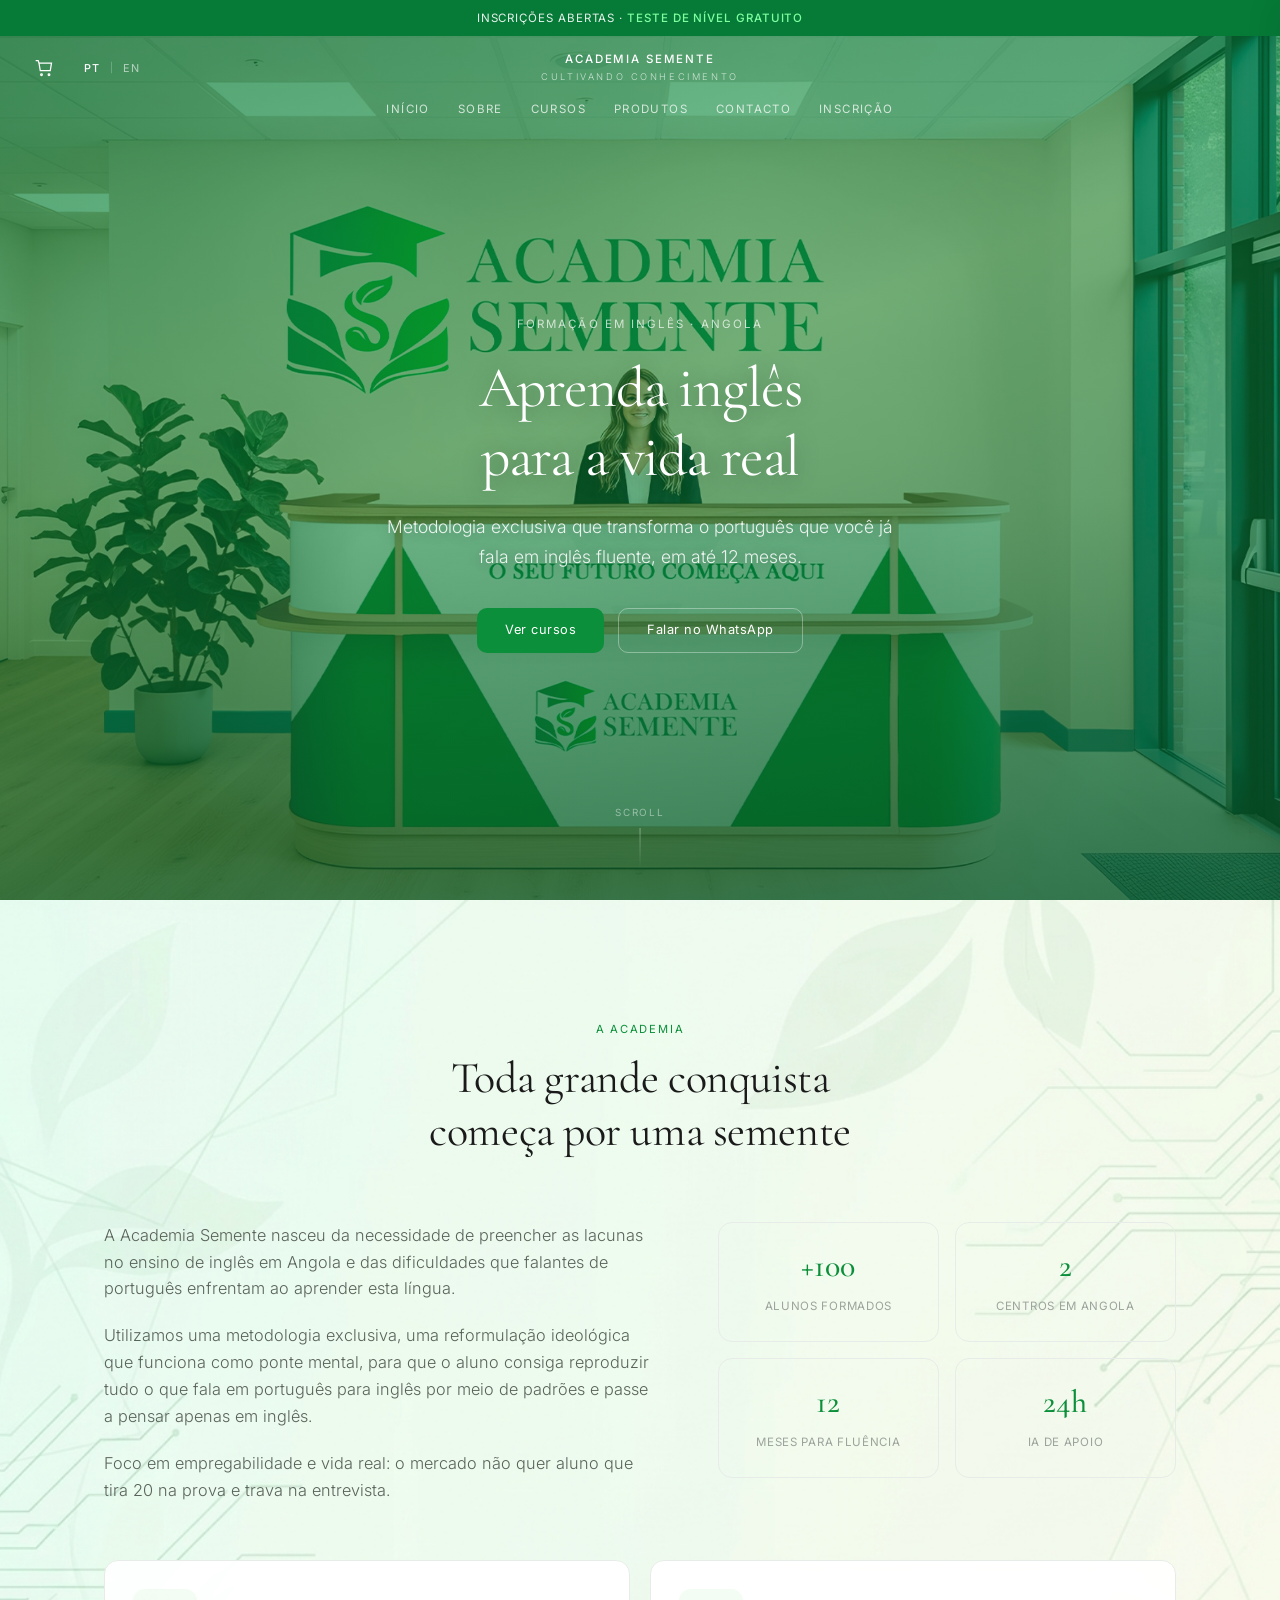
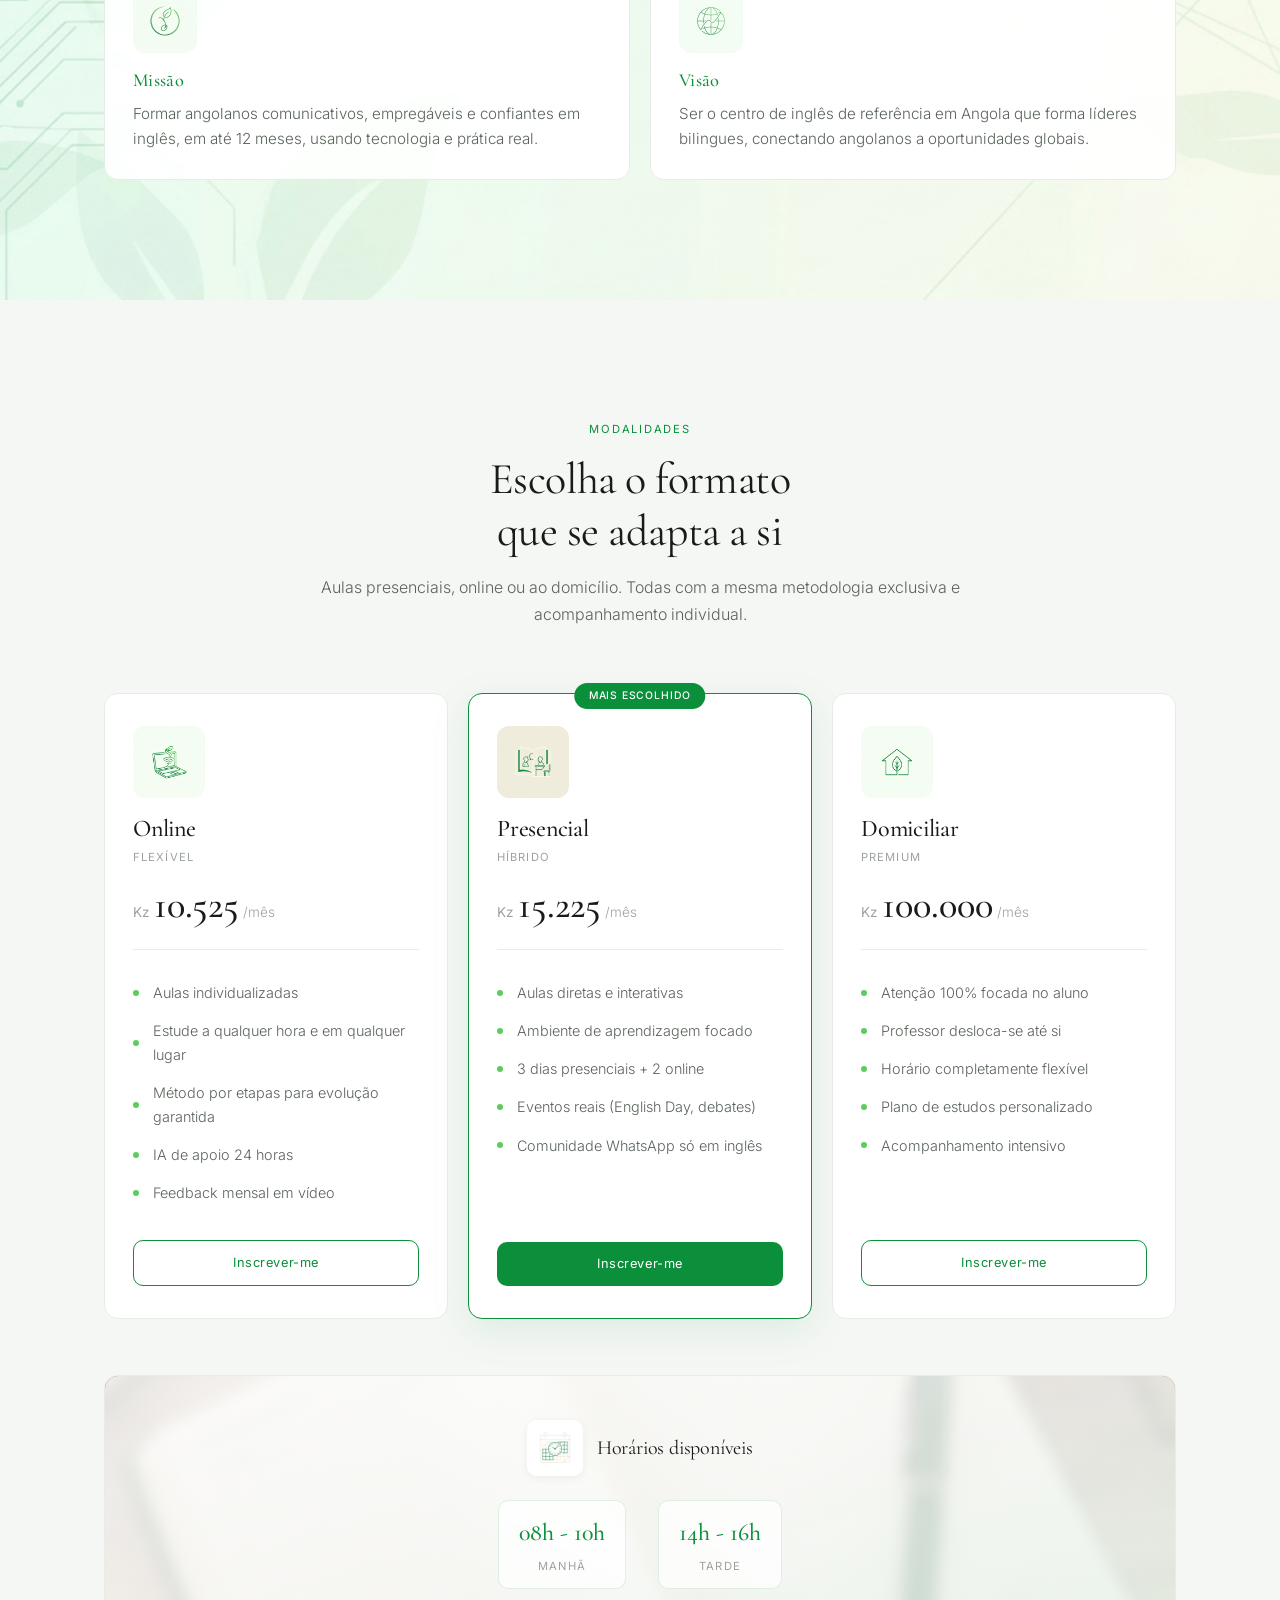
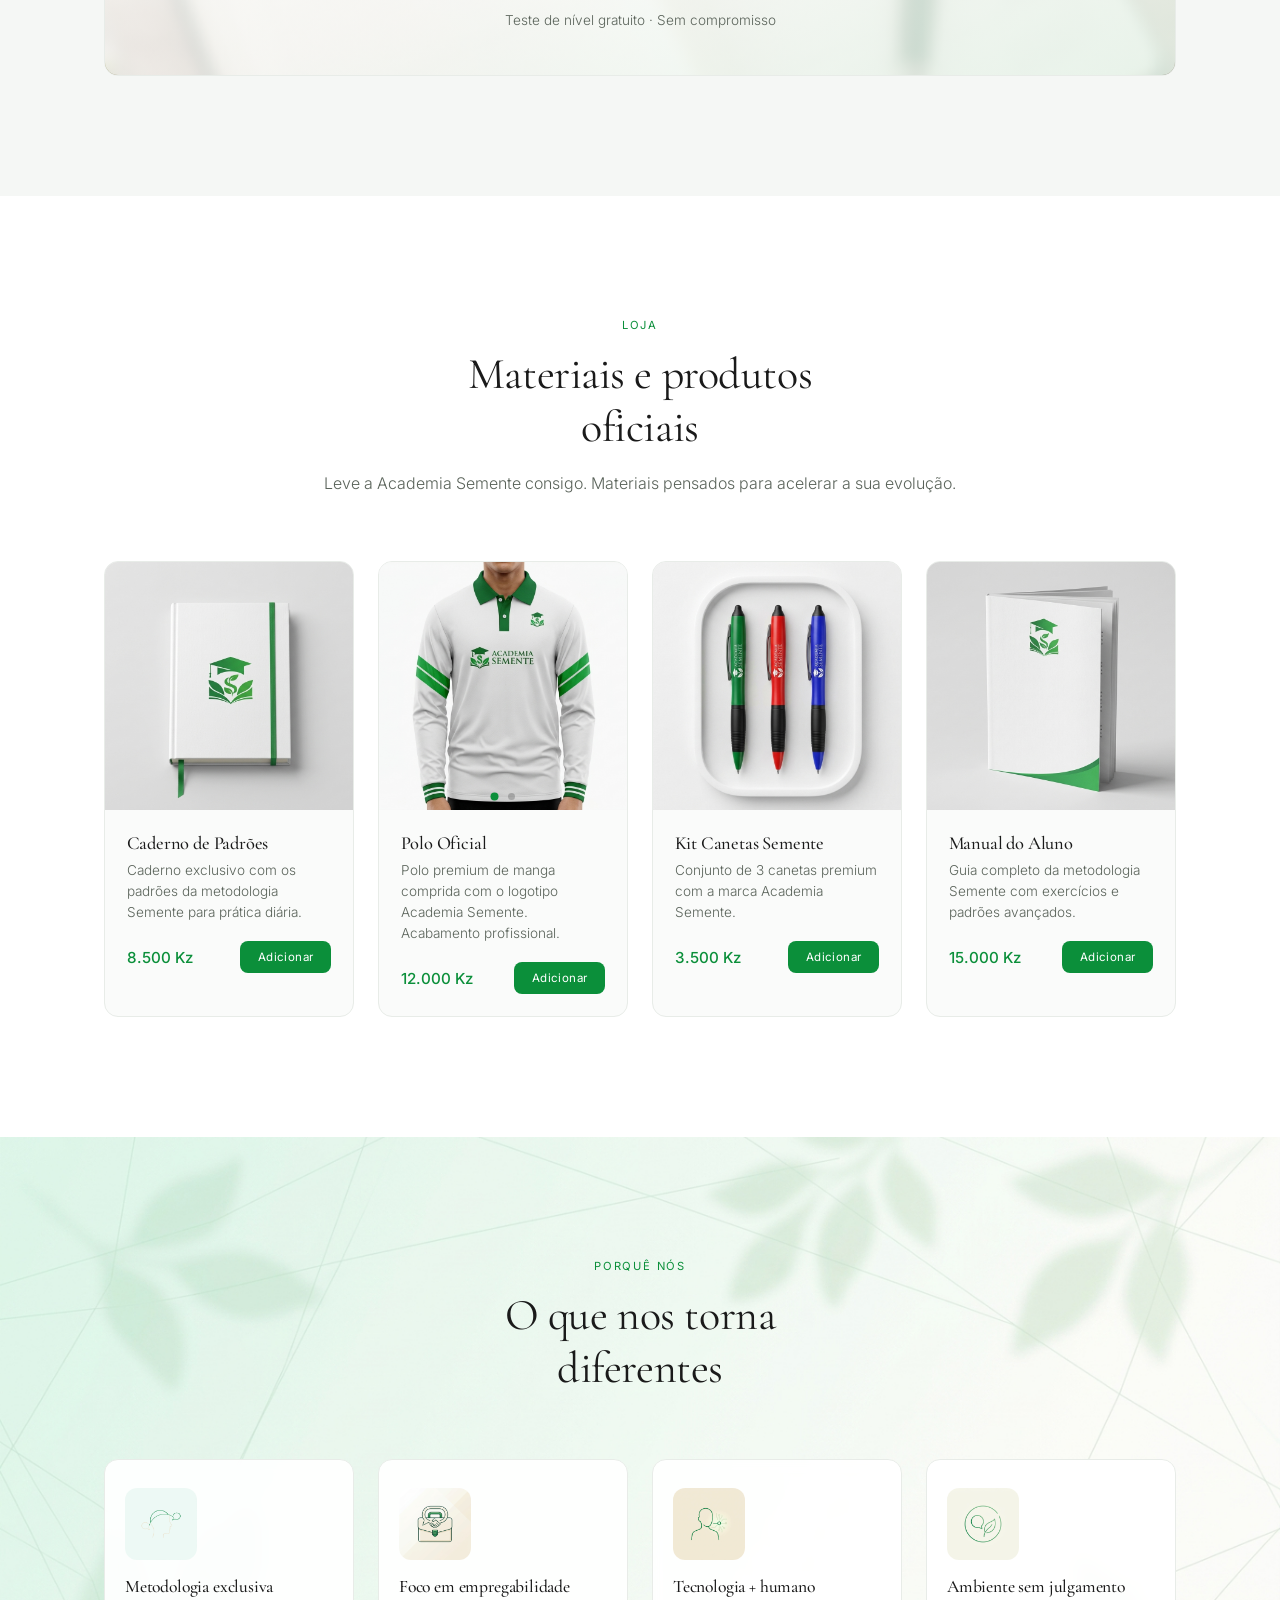
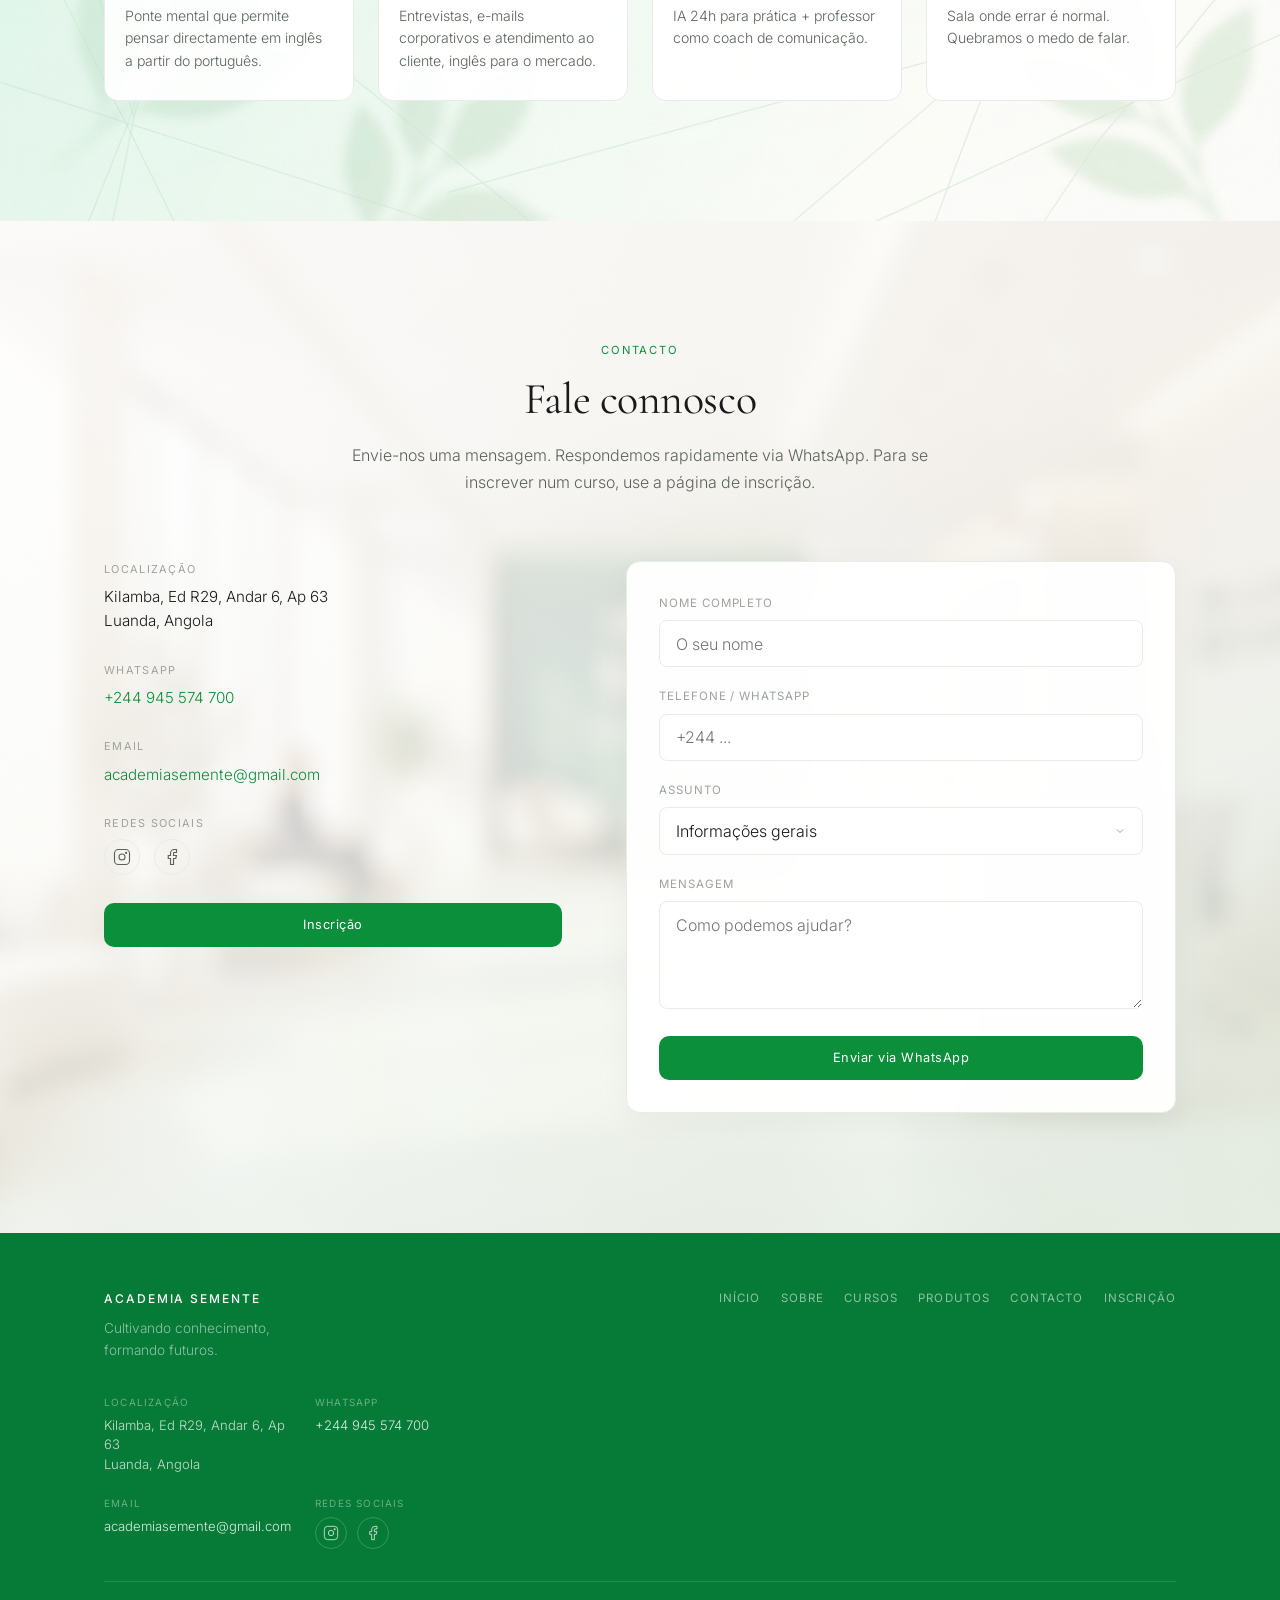
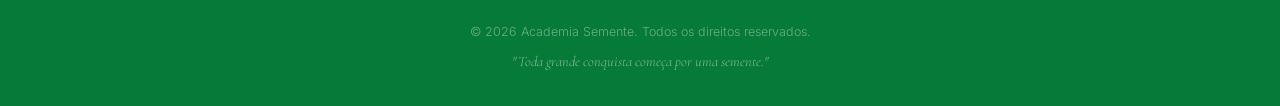
==== academiasemente/index.html @ d6819993 "up" ====
<!DOCTYPE html>
<html lang="pt">
<head>
  <meta charset="UTF-8">
  <meta name="viewport" content="width=device-width, initial-scale=1.0">
  <meta name="description" content="Academia Semente: Formação em Inglês em Angola. Cursos presenciais, online e domiciliares. Metodologia exclusiva para angolanos.">
  <meta name="keywords" content="inglês Angola, academia semente, aprender inglês, cursos de inglês Luanda, Kilamba">
  <title>Academia Semente | Inglês para a vida real</title>
  
  <!-- Fonts -->
  <link rel="preconnect" href="https://fonts.googleapis.com">
  <link rel="preconnect" href="https://fonts.gstatic.com" crossorigin>
  <link href="https://fonts.googleapis.com/css2?family=Cormorant+Garamond:ital,wght@0,300;0,400;0,500;0,600;1,400&family=Inter:wght@300;400;500;600&display=swap" rel="stylesheet">
  
  <link rel="stylesheet" href="css/styles.css">
  <link rel="icon" href="data:image/svg+xml,<svg xmlns='http://www.w3.org/2000/svg' viewBox='0 0 100 100'><text y='.9em' font-size='90'>🌱</text></svg>">
</head>
<body>
  <!-- ========== ANNOUNCEMENT BAR ========== -->
  <div class="announce-bar" id="announceBar">
    <a href="#cursos" class="announce-link">
      <span data-i18n="announce">Inscrições abertas</span> · <span class="announce-accent" data-i18n="announceAccent">Teste de nível gratuito</span>
    </a>
  </div>

  <!-- ========== HEADER ========== -->
  <header class="site-header" id="siteHeader">
    <div class="header-inner">
      <!-- Mobile hamburger -->
      <button class="hamburger" id="hamburger" aria-label="Menu" aria-expanded="false">
        <span class="ham-line"></span>
        <span class="ham-line"></span>
        <span class="ham-line"></span>
      </button>

      <!-- Brand (centered) -->
      <a href="#inicio" class="brand">
        <span class="brand-name">ACADEMIA SEMENTE</span>
        <span class="brand-tagline" data-i18n="tagline">Cultivando conhecimento</span>
      </a>

      <!-- Right actions: cart + language -->
      <div class="header-actions">
        <button class="cart-btn" id="cartBtn" aria-label="Carrinho">
          <svg width="20" height="20" viewBox="0 0 24 24" fill="none" stroke="currentColor" stroke-width="1.5">
            <path d="M6 6h15l-1.5 9h-12z"/>
            <circle cx="9" cy="20" r="1"/>
            <circle cx="18" cy="20" r="1"/>
            <path d="M6 6L5 3H2"/>
          </svg>
          <span class="cart-count" id="cartCount">0</span>
        </button>
        <div class="lang-toggle">
          <button class="lang-btn active" data-lang="pt" aria-label="Português">PT</button>
          <span class="lang-divider">|</span>
          <button class="lang-btn" data-lang="en" aria-label="English">EN</button>
        </div>
      </div>
    </div>

    <!-- Desktop Navigation (below brand) -->
    <nav class="desktop-nav" id="desktopNav">
      <a href="#inicio" data-i18n="navHome">Início</a>
      <a href="#sobre" data-i18n="navAbout">Sobre</a>
      <a href="#cursos" data-i18n="navCourses">Cursos</a>
      <a href="#produtos" data-i18n="navProducts">Produtos</a>
      <a href="#contacto" data-i18n="navContact">Contacto</a>
      <a href="inscricao.html" data-i18n="navEnroll">Inscrição</a>
    </nav>
  </header>

  <!-- ========== MOBILE DRAWER ========== -->
  <div class="drawer-overlay" id="drawerOverlay"></div>
  <aside class="mobile-drawer" id="mobileDrawer" aria-hidden="true">
    <div class="drawer-header">
      <span class="drawer-brand">ACADEMIA SEMENTE</span>
      <button class="drawer-close" id="drawerClose" aria-label="Fechar">
        <svg width="20" height="20" viewBox="0 0 24 24" fill="none" stroke="currentColor" stroke-width="1.5">
          <path d="M18 6L6 18M6 6l12 12"/>
        </svg>
      </button>
    </div>
    <nav class="drawer-nav">
      <a href="#inicio" data-i18n="navHome">Início</a>
      <a href="#sobre" data-i18n="navAbout">Sobre</a>
      <a href="#cursos" data-i18n="navCourses">Cursos</a>
      <a href="#produtos" data-i18n="navProducts">Produtos</a>
      <a href="#contacto" data-i18n="navContact">Contacto</a>
      <a href="inscricao.html" data-i18n="navEnroll">Inscrição</a>
    </nav>
    <div class="drawer-footer">
      <a href="https://wa.me/244945574700" target="_blank" rel="noopener" class="drawer-whatsapp">
        <svg width="16" height="16" viewBox="0 0 24 24" fill="currentColor"><path d="M17.472 14.382c-.297-.149-1.758-.867-2.03-.967-.273-.099-.471-.148-.67.15-.197.297-.767.966-.94 1.164-.173.199-.347.223-.644.075-.297-.15-1.255-.463-2.39-1.475-.883-.788-1.48-1.761-1.653-2.059-.173-.297-.018-.458.13-.606.134-.133.298-.347.446-.52.149-.174.198-.298.298-.497.099-.198.05-.371-.025-.52-.075-.149-.669-1.612-.916-2.207-.242-.579-.487-.5-.669-.51-.173-.008-.371-.01-.57-.01-.198 0-.52.074-.792.372-.272.297-1.04 1.016-1.04 2.479 0 1.462 1.065 2.875 1.213 3.074.149.198 2.096 3.2 5.077 4.487.709.306 1.262.489 1.694.625.712.227 1.36.195 1.871.118.571-.085 1.758-.719 2.006-1.413.248-.694.248-1.289.173-1.413-.074-.124-.272-.198-.57-.347z"/><path d="M12 0C5.373 0 0 5.373 0 12c0 2.625.846 5.059 2.284 7.034L.789 23.512a.5.5 0 00.605.654l4.69-1.494A11.94 11.94 0 0012 24c6.627 0 12-5.373 12-12S18.627 0 12 0zm0 22c-2.39 0-4.605-.75-6.44-2.03l-.46-.3-3.04.97.96-3.15-.32-.48A9.96 9.96 0 012 12C2 6.477 6.477 2 12 2s10 4.477 10 10-4.477 10-10 10z"/></svg>
        WhatsApp
      </a>
    </div>
  </aside>

  <main>
    <!-- ========== HERO ========== -->
    <section class="hero" id="inicio">
      <div class="hero-bg"></div>
      <div class="hero-overlay"></div>
      <div class="hero-inner">
        <div class="hero-content">
          <p class="hero-eyebrow" data-i18n="heroEyebrow">Formação em Inglês · Angola</p>
          <h1 class="hero-title" data-i18n="heroTitle">Aprenda inglês<br>para a vida real</h1>
          <p class="hero-subtitle" data-i18n="heroSubtitle">Metodologia exclusiva que transforma o português que você já fala em inglês fluente, em até 12 meses.</p>
          <div class="hero-cta">
            <a href="#cursos" class="btn btn-primary" data-i18n="heroCta">Ver cursos</a>
            <a href="https://wa.me/244945574700?text=Olá! Gostaria de saber mais sobre os cursos da Academia Semente." target="_blank" rel="noopener" class="btn btn-ghost" data-i18n="heroCta2">Falar no WhatsApp</a>
          </div>
        </div>
      </div>
      <div class="hero-scroll">
        <span data-i18n="scroll">Scroll</span>
        <div class="scroll-line"></div>
      </div>
    </section>

    <!-- ========== SOBRE ========== -->
    <section class="section sobre" id="sobre">
      <div class="sobre-bg" aria-hidden="true"></div>
      <div class="container">
        <div class="section-header">
          <p class="section-eyebrow" data-i18n="aboutEyebrow">A Academia</p>
          <h2 class="section-title" data-i18n="aboutTitle">Toda grande conquista<br>começa por uma semente</h2>
        </div>

        <div class="sobre-grid">
          <div class="sobre-text">
            <p data-i18n="aboutP1">A Academia Semente nasceu da necessidade de preencher as lacunas no ensino de inglês em Angola e das dificuldades que falantes de português enfrentam ao aprender esta língua.</p>
            <p data-i18n="aboutP2">Utilizamos uma metodologia exclusiva, uma reformulação ideológica que funciona como ponte mental, para que o aluno consiga reproduzir tudo o que fala em português para inglês por meio de padrões e passe a pensar apenas em inglês.</p>
            <p data-i18n="aboutP3">Foco em empregabilidade e vida real: o mercado não quer aluno que tira 20 na prova e trava na entrevista.</p>
          </div>
          <div class="sobre-stats">
            <div class="stat-card">
              <span class="stat-number">+100</span>
              <span class="stat-label" data-i18n="statStudents">Alunos formados</span>
            </div>
            <div class="stat-card">
              <span class="stat-number">2</span>
              <span class="stat-label" data-i18n="statCenters">Centros em Angola</span>
            </div>
            <div class="stat-card">
              <span class="stat-number">12</span>
              <span class="stat-label" data-i18n="statMonths">Meses para fluência</span>
            </div>
            <div class="stat-card">
              <span class="stat-number">24h</span>
              <span class="stat-label" data-i18n="statAI">IA de apoio</span>
            </div>
          </div>
        </div>

        <div class="mission-vision">
          <div class="mv-card">
            <div class="mv-icon">
              <img src="assets/icons/missao.jpg" alt="" width="64" height="64" loading="lazy">
            </div>
            <h3 data-i18n="missionTitle">Missão</h3>
            <p data-i18n="missionText">Formar angolanos comunicativos, empregáveis e confiantes em inglês, em até 12 meses, usando tecnologia e prática real.</p>
          </div>
          <div class="mv-card">
            <div class="mv-icon">
              <img src="assets/icons/visao.jpg" alt="" width="64" height="64" loading="lazy">
            </div>
            <h3 data-i18n="visionTitle">Visão</h3>
            <p data-i18n="visionText">Ser o centro de inglês de referência em Angola que forma líderes bilingues, conectando angolanos a oportunidades globais.</p>
          </div>
        </div>
      </div>
    </section>

    <!-- ========== CURSOS / PREÇOS ========== -->
    <section class="section cursos" id="cursos">
      <div class="container">
        <div class="section-header">
          <p class="section-eyebrow" data-i18n="coursesEyebrow">Modalidades</p>
          <h2 class="section-title" data-i18n="coursesTitle">Escolha o formato<br>que se adapta a si</h2>
          <p class="section-desc" data-i18n="coursesDesc">Aulas presenciais, online ou ao domicílio. Todas com a mesma metodologia exclusiva e acompanhamento individual.</p>
        </div>

        <div class="pricing-grid">
          <!-- Online -->
          <article class="price-card">
            <div class="price-icon">
              <img src="assets/icons/online.jpg" alt="" width="72" height="72" loading="lazy">
            </div>
            <div class="price-header">
              <h3 data-i18n="onlineTitle">Online</h3>
              <p class="price-tag" data-i18n="onlineTag">Flexível</p>
            </div>
            <div class="price-amount">
              <span class="currency">Kz</span>
              <span class="value">10.525</span>
              <span class="period" data-i18n="perMonth">/mês</span>
            </div>
            <ul class="price-features">
              <li data-i18n="onlineF1">Aulas individualizadas</li>
              <li data-i18n="onlineF2">Estude a qualquer hora e em qualquer lugar</li>
              <li data-i18n="onlineF3">Método por etapas para evolução garantida</li>
              <li data-i18n="onlineF4">IA de apoio 24 horas</li>
              <li data-i18n="onlineF5">Feedback mensal em vídeo</li>
            </ul>
            <a href="inscricao.html?course=Online" class="btn btn-outline enroll-btn" data-course="Online" data-i18n="enrollBtn">Inscrever-me</a>
          </article>

          <!-- Presencial (featured) -->
          <article class="price-card featured">
            <div class="price-badge" data-i18n="popular">Mais escolhido</div>
            <div class="price-icon">
              <img src="assets/icons/presencial.jpg" alt="" width="72" height="72" loading="lazy">
            </div>
            <div class="price-header">
              <h3 data-i18n="presencialTitle">Presencial</h3>
              <p class="price-tag" data-i18n="presencialTag">Híbrido</p>
            </div>
            <div class="price-amount">
              <span class="currency">Kz</span>
              <span class="value">15.225</span>
              <span class="period" data-i18n="perMonth">/mês</span>
            </div>
            <ul class="price-features">
              <li data-i18n="presencialF1">Aulas diretas e interativas</li>
              <li data-i18n="presencialF2">Ambiente de aprendizagem focado</li>
              <li data-i18n="presencialF3">3 dias presenciais + 2 online</li>
              <li data-i18n="presencialF4">Eventos reais (English Day, debates)</li>
              <li data-i18n="presencialF5">Comunidade WhatsApp só em inglês</li>
            </ul>
            <a href="inscricao.html?course=Presencial" class="btn btn-primary enroll-btn" data-course="Presencial" data-i18n="enrollBtn">Inscrever-me</a>
          </article>

          <!-- Domiciliar -->
          <article class="price-card">
            <div class="price-icon">
              <img src="assets/icons/domiciliar.jpg" alt="" width="72" height="72" loading="lazy">
            </div>
            <div class="price-header">
              <h3 data-i18n="domiciliarTitle">Domiciliar</h3>
              <p class="price-tag" data-i18n="domiciliarTag">Premium</p>
            </div>
            <div class="price-amount">
              <span class="currency">Kz</span>
              <span class="value">100.000</span>
              <span class="period" data-i18n="perMonth">/mês</span>
            </div>
            <ul class="price-features">
              <li data-i18n="domiciliarF1">Atenção 100% focada no aluno</li>
              <li data-i18n="domiciliarF2">Professor desloca-se até si</li>
              <li data-i18n="domiciliarF3">Horário completamente flexível</li>
              <li data-i18n="domiciliarF4">Plano de estudos personalizado</li>
              <li data-i18n="domiciliarF5">Acompanhamento intensivo</li>
            </ul>
            <a href="inscricao.html?course=Domiciliar" class="btn btn-outline enroll-btn" data-course="Domiciliar" data-i18n="enrollBtn">Inscrever-me</a>
          </article>
        </div>

        <div class="horarios">
          <div class="horarios-header">
            <div class="horarios-icon">
              <img src="assets/icons/horarios.jpg" alt="" width="56" height="56" loading="lazy">
            </div>
            <h3 data-i18n="schedulesTitle">Horários disponíveis</h3>
          </div>
          <div class="horarios-list">
            <div class="horario-item">
              <span class="horario-time">08h - 10h</span>
              <span class="horario-label" data-i18n="morning">Manhã</span>
            </div>
            <div class="horario-item">
              <span class="horario-time">14h - 16h</span>
              <span class="horario-label" data-i18n="afternoon">Tarde</span>
            </div>
          </div>
          <p class="teste-gratis" data-i18n="freeTest">Teste de nível gratuito · Sem compromisso</p>
        </div>
      </div>
    </section>

    <!-- ========== PRODUTOS FÍSICOS ========== -->
    <section class="section produtos" id="produtos">
      <div class="container">
        <div class="section-header">
          <p class="section-eyebrow" data-i18n="productsEyebrow">Loja</p>
          <h2 class="section-title" data-i18n="productsTitle">Materiais e produtos<br>oficiais</h2>
          <p class="section-desc" data-i18n="productsDesc">Leve a Academia Semente consigo. Materiais pensados para acelerar a sua evolução.</p>
        </div>

        <div class="products-grid">
          <article class="product-card" data-id="caderno" data-name="Caderno de Padrões" data-price="8500" data-name-en="Patterns Notebook">
            <div class="product-image">
              <img src="assets/products/caderno.jpg" alt="Caderno de Padrões Academia Semente" loading="lazy">
            </div>
            <div class="product-info">
              <h3 data-i18n="prod1Title">Caderno de Padrões</h3>
              <p data-i18n="prod1Desc">Caderno exclusivo com os padrões da metodologia Semente para prática diária.</p>
              <div class="product-price">
                <span class="price">8.500 Kz</span>
                <button type="button" class="btn btn-sm add-to-cart" data-i18n="buyBtn">Adicionar</button>
              </div>
            </div>
          </article>

          <article class="product-card" data-id="polo" data-name="Polo Oficial" data-price="12000" data-name-en="Official Polo">
            <div class="product-image product-slider" data-slider>
              <div class="slider-track">
                <img src="assets/products/polo-front.jpg" alt="Polo Oficial - frente" loading="lazy" draggable="false">
                <img src="assets/products/polo-back.jpg" alt="Polo Oficial - costas" loading="lazy" draggable="false">
              </div>
              <button type="button" class="slider-dot active" data-slide="0" aria-label="Frente"></button>
              <button type="button" class="slider-dot" data-slide="1" aria-label="Costas"></button>
              <button type="button" class="slider-nav slider-prev" aria-label="Anterior">‹</button>
              <button type="button" class="slider-nav slider-next" aria-label="Seguinte">›</button>
            </div>
            <div class="product-info">
              <h3 data-i18n="prod2Title">Polo Oficial</h3>
              <p data-i18n="prod2Desc">Polo premium de manga comprida com o logotipo Academia Semente. Acabamento profissional.</p>
              <div class="product-price">
                <span class="price">12.000 Kz</span>
                <button type="button" class="btn btn-sm add-to-cart" data-i18n="buyBtn">Adicionar</button>
              </div>
            </div>
          </article>

          <article class="product-card" data-id="canetas" data-name="Kit Canetas Semente" data-price="3500" data-name-en="Semente Pen Kit">
            <div class="product-image">
              <img src="assets/products/canetas.jpg" alt="Kit Canetas Academia Semente" loading="lazy">
            </div>
            <div class="product-info">
              <h3 data-i18n="prod3Title">Kit Canetas Semente</h3>
              <p data-i18n="prod3Desc">Conjunto de 3 canetas premium com a marca Academia Semente.</p>
              <div class="product-price">
                <span class="price">3.500 Kz</span>
                <button type="button" class="btn btn-sm add-to-cart" data-i18n="buyBtn">Adicionar</button>
              </div>
            </div>
          </article>

          <article class="product-card" data-id="manual" data-name="Manual do Aluno" data-price="15000" data-name-en="Student Manual">
            <div class="product-image">
              <img src="assets/products/manual.jpg" alt="Manual do Aluno Academia Semente" loading="lazy">
            </div>
            <div class="product-info">
              <h3 data-i18n="prod4Title">Manual do Aluno</h3>
              <p data-i18n="prod4Desc">Guia completo da metodologia Semente com exercícios e padrões avançados.</p>
              <div class="product-price">
                <span class="price">15.000 Kz</span>
                <button type="button" class="btn btn-sm add-to-cart" data-i18n="buyBtn">Adicionar</button>
              </div>
            </div>
          </article>
        </div>
      </div>
    </section>

    <!-- ========== DIFERENCIAIS ========== -->
    <section class="section diferenciais">
      <div class="diferenciais-bg" aria-hidden="true"></div>
      <div class="container">
        <div class="section-header">
          <p class="section-eyebrow" data-i18n="diffEyebrow">Porquê nós</p>
          <h2 class="section-title" data-i18n="diffTitle">O que nos torna<br>diferentes</h2>
        </div>

        <div class="diff-grid">
          <div class="diff-item">
            <div class="diff-icon">
              <img src="assets/icons/metodologia.jpg" alt="" loading="lazy" width="80" height="80">
            </div>
            <h3 data-i18n="diff1Title">Metodologia exclusiva</h3>
            <p data-i18n="diff1Text">Ponte mental que permite pensar directamente em inglês a partir do português.</p>
          </div>
          <div class="diff-item">
            <div class="diff-icon">
              <img src="assets/icons/empregabilidade.jpg" alt="" loading="lazy" width="80" height="80">
            </div>
            <h3 data-i18n="diff2Title">Foco em empregabilidade</h3>
            <p data-i18n="diff2Text">Entrevistas, e-mails corporativos e atendimento ao cliente, inglês para o mercado.</p>
          </div>
          <div class="diff-item">
            <div class="diff-icon">
              <img src="assets/icons/tecnologia.jpg" alt="" loading="lazy" width="80" height="80">
            </div>
            <h3 data-i18n="diff3Title">Tecnologia + humano</h3>
            <p data-i18n="diff3Text">IA 24h para prática + professor como coach de comunicação.</p>
          </div>
          <div class="diff-item">
            <div class="diff-icon">
              <img src="assets/icons/ambiente.jpg" alt="" loading="lazy" width="80" height="80">
            </div>
            <h3 data-i18n="diff4Title">Ambiente sem julgamento</h3>
            <p data-i18n="diff4Text">Sala onde errar é normal. Quebramos o medo de falar.</p>
          </div>
        </div>
      </div>
    </section>

    <!-- ========== CONTACTO ========== -->
    <section class="section contacto" id="contacto">
      <div class="contacto-bg" aria-hidden="true"></div>
      <div class="container">
        <div class="section-header">
          <p class="section-eyebrow" data-i18n="contactEyebrow">Contacto</p>
          <h2 class="section-title" data-i18n="contactTitle">Fale connosco</h2>
          <p class="section-desc" data-i18n="contactDesc">Envie-nos uma mensagem. Respondemos rapidamente via WhatsApp. Para se inscrever num curso, use a página de inscrição.</p>
        </div>

        <div class="contact-grid">
          <div class="contact-info">
            <div class="info-item">
              <span class="info-label" data-i18n="locationLabel">Localização</span>
              <p>Kilamba, Ed R29, Andar 6, Ap 63<br>Luanda, Angola</p>
            </div>
            <div class="info-item">
              <span class="info-label" data-i18n="phoneLabel">WhatsApp</span>
              <p><a href="https://wa.me/244945574700">+244 945 574 700</a></p>
            </div>
            <div class="info-item">
              <span class="info-label" data-i18n="emailLabel">Email</span>
              <p><a href="mailto:academiasemente@gmail.com">academiasemente@gmail.com</a></p>
            </div>
            <div class="info-item">
              <span class="info-label" data-i18n="socialLabel">Redes sociais</span>
              <div class="social-links">
                <a href="https://www.instagram.com/academiasemente" target="_blank" rel="noopener" aria-label="Instagram">
                  <svg width="18" height="18" viewBox="0 0 24 24" fill="none" stroke="currentColor" stroke-width="1.5"><rect x="2" y="2" width="20" height="20" rx="5"/><circle cx="12" cy="12" r="4"/><circle cx="17.5" cy="6.5" r="1.5" fill="currentColor" stroke="none"/></svg>
                </a>
                <a href="https://www.facebook.com/profile.php?id=61584786747541" target="_blank" rel="noopener" aria-label="Facebook">
                  <svg width="18" height="18" viewBox="0 0 24 24" fill="none" stroke="currentColor" stroke-width="1.5"><path d="M18 2h-3a5 5 0 00-5 5v3H7v4h3v8h4v-8h3l1-4h-4V7a1 1 0 011-1h3z"/></svg>
                </a>
              </div>
            </div>
            <a href="inscricao.html" class="btn btn-primary" data-i18n="navEnroll">Inscrição</a>
          </div>

          <form class="contact-form" id="contactForm">
            <div class="form-group">
              <label for="c-name" data-i18n="formName">Nome completo</label>
              <input type="text" id="c-name" name="name" required placeholder="O seu nome" data-i18n-placeholder="formNamePh" autocomplete="name">
            </div>
            <div class="form-group">
              <label for="c-phone" data-i18n="formPhone">Telefone / WhatsApp</label>
              <input type="tel" id="c-phone" name="phone" required placeholder="+244 ..." data-i18n-placeholder="formPhonePh" autocomplete="tel">
            </div>
            <div class="form-group">
              <label for="c-interest" data-i18n="formInterest">Assunto</label>
              <select id="c-interest" name="interest">
                <option value="Informações gerais" data-i18n="optGeneral">Informações gerais</option>
                <option value="Cursos" data-i18n="optCourses">Cursos</option>
                <option value="Produtos" data-i18n="optProducts">Produtos / Materiais</option>
                <option value="Parcerias" data-i18n="optPartner">Parcerias</option>
                <option value="Outro" data-i18n="optOther">Outro</option>
              </select>
            </div>
            <div class="form-group">
              <label for="c-message" data-i18n="formMessage">Mensagem</label>
              <textarea id="c-message" name="message" rows="4" required placeholder="Como podemos ajudar?" data-i18n-placeholder="formMessagePh"></textarea>
            </div>
            <button type="submit" class="btn btn-primary btn-full" data-i18n="formSubmit">Enviar via WhatsApp</button>
          </form>
        </div>
      </div>
    </section>
  </main>

  <!-- ========== FOOTER ========== -->
  <footer class="site-footer">
    <div class="container">
      <div class="footer-top">
        <div class="footer-brand">
          <span class="footer-name">ACADEMIA SEMENTE</span>
          <p data-i18n="footerTag">Cultivando conhecimento, formando futuros.</p>
        </div>
        <div class="footer-links">
          <a href="#inicio" data-i18n="navHome">Início</a>
          <a href="#sobre" data-i18n="navAbout">Sobre</a>
          <a href="#cursos" data-i18n="navCourses">Cursos</a>
          <a href="#produtos" data-i18n="navProducts">Produtos</a>
          <a href="#contacto" data-i18n="navContact">Contacto</a>
          <a href="inscricao.html" data-i18n="navEnroll">Inscrição</a>
        </div>
        <div class="footer-contact">
          <div class="footer-contact-item">
            <span class="footer-contact-label" data-i18n="locationLabel">Localização</span>
            <p>Kilamba, Ed R29, Andar 6, Ap 63<br>Luanda, Angola</p>
          </div>
          <div class="footer-contact-item">
            <span class="footer-contact-label" data-i18n="phoneLabel">WhatsApp</span>
            <p><a href="https://wa.me/244945574700">+244 945 574 700</a></p>
          </div>
          <div class="footer-contact-item">
            <span class="footer-contact-label" data-i18n="emailLabel">Email</span>
            <p><a href="mailto:academiasemente@gmail.com">academiasemente@gmail.com</a></p>
          </div>
          <div class="footer-contact-item">
            <span class="footer-contact-label" data-i18n="socialLabel">Redes sociais</span>
            <div class="footer-social">
              <a href="https://www.instagram.com/academiasemente" target="_blank" rel="noopener" aria-label="Instagram">
                <svg width="16" height="16" viewBox="0 0 24 24" fill="none" stroke="currentColor" stroke-width="1.5"><rect x="2" y="2" width="20" height="20" rx="5"/><circle cx="12" cy="12" r="4"/><circle cx="17.5" cy="6.5" r="1.5" fill="currentColor" stroke="none"/></svg>
              </a>
              <a href="https://www.facebook.com/profile.php?id=61584786747541" target="_blank" rel="noopener" aria-label="Facebook">
                <svg width="16" height="16" viewBox="0 0 24 24" fill="none" stroke="currentColor" stroke-width="1.5"><path d="M18 2h-3a5 5 0 00-5 5v3H7v4h3v8h4v-8h3l1-4h-4V7a1 1 0 011-1h3z"/></svg>
              </a>
            </div>
          </div>
        </div>
      </div>
      <div class="footer-bottom">
        <p>© <span id="year"></span> Academia Semente. <span data-i18n="rights">Todos os direitos reservados.</span></p>
        <p class="footer-motto">"Toda grande conquista começa por uma semente."</p>
      </div>
    </div>
  </footer>

  <!-- ========== CART DRAWER (right) ========== -->
  <div class="cart-overlay" id="cartOverlay"></div>
  <aside class="cart-drawer" id="cartDrawer" aria-hidden="true">
    <div class="cart-header">
      <h3 data-i18n="cartTitle">Carrinho</h3>
      <button class="cart-close" id="cartClose" aria-label="Fechar">
        <svg width="20" height="20" viewBox="0 0 24 24" fill="none" stroke="currentColor" stroke-width="1.5">
          <path d="M18 6L6 18M6 6l12 12"/>
        </svg>
      </button>
    </div>
    <div class="cart-body" id="cartBody">
      <p class="cart-empty" data-i18n="cartEmpty">O seu carrinho está vazio.</p>
    </div>
    <div class="cart-footer" id="cartFooter" hidden>
      <div class="cart-total-row">
        <span data-i18n="cartTotal">Total</span>
        <strong id="cartTotal">0 Kz</strong>
      </div>
      <button type="button" class="btn btn-outline btn-full cart-clear" id="cartClear" data-i18n="cartClear">Limpar tudo</button>
      <button type="button" class="btn btn-primary btn-full" id="cartCheckout" data-i18n="cartCheckout">Finalizar compra</button>
    </div>
  </aside>

  <script src="js/main.js"></script>
</body>
</html>
---- academiasemente/css/styles.css ----
/* ============================================
   ACADEMIA SEMENTE — Luxury Education Website
   Thin lines · Generous space · Light type
   ============================================ */

:root {
  /* Brand palette */
  --green-primary: #0B8F3A;
  --green-secondary: #19B51A;
  --green-dark: #067A37;
  --green-soft: #e8f5ec;
  --black: #1A1A1A;
  --white: #FFFFFF;
  --off-white: #FAFBFA;
  --gray-100: #F5F7F5;
  --gray-200: #E8ECE8;
  --gray-400: #9CA39C;
  --gray-600: #5A635A;
  --gray-800: #2D332D;

  /* Surfaces */
  --surface: #FFFFFF;
  --surface-elevated: #FFFFFF;
  --text: #1A1A1A;
  --text-soft: #5A635A;
  --text-muted: #9CA39C;
  --accent: #0B8F3A;
  --accent-hover: #067A37;

  /* Layout */
  --header-height: 72px;
  --announce-height: 36px;
  --radius: 14px;
  --radius-btn: 10px;
  --max-width: 1120px;
  --section-pad: clamp(4.5rem, 10vw, 7.5rem);

  /* Transitions */
  --ease: cubic-bezier(0.25, 0.1, 0.25, 1);
  --trans: 0.3s var(--ease);
}

/* Reset & Base */
*, *::before, *::after {
  box-sizing: border-box;
  margin: 0;
  padding: 0;
}

html {
  scroll-behavior: smooth;
  font-size: 16px;
  -webkit-font-smoothing: antialiased;
  -moz-osx-font-smoothing: grayscale;
}

body {
  font-family: 'Inter', system-ui, -apple-system, sans-serif;
  font-weight: 400;
  font-size: 1rem;
  line-height: 1.65;
  color: var(--text);
  background: var(--off-white);
  overflow-x: hidden;
}

body.drawer-open {
  overflow: hidden;
}

img { max-width: 100%; display: block; }
a { color: inherit; text-decoration: none; }
ul { list-style: none; }
button, input, select, textarea {
  font-family: inherit;
  font-size: inherit;
  border: none;
  background: none;
  outline: none;
}

/* Typography */
h1, h2, h3, h4 {
  font-family: 'Cormorant Garamond', Georgia, serif;
  font-weight: 400;
  line-height: 1.2;
  letter-spacing: -0.01em;
}

.container {
  width: 100%;
  max-width: var(--max-width);
  margin: 0 auto;
  padding: 0 1.5rem;
}

/* ========== ANNOUNCEMENT BAR ========== */
.announce-bar {
  position: fixed;
  top: 0;
  left: 0;
  right: 0;
  height: var(--announce-height);
  background: var(--green-dark);
  color: var(--white);
  z-index: 1001;
  display: flex;
  align-items: center;
  justify-content: center;
  transition: transform 0.35s var(--ease);
}

.announce-bar.hidden {
  transform: translateY(-100%);
}

.announce-link {
  font-size: 0.72rem;
  font-weight: 400;
  letter-spacing: 0.08em;
  text-transform: uppercase;
  color: rgba(255,255,255,0.9);
  transition: color var(--trans);
}

.announce-link:hover {
  color: var(--white);
}

.announce-accent {
  color: #7dffa0;
  font-weight: 500;
}

/* ========== HEADER ========== */
.site-header {
  position: fixed;
  top: var(--announce-height);
  left: 0;
  right: 0;
  z-index: 1000;
  transition: top 0.35s var(--ease), background 0.3s var(--ease), border-color 0.3s var(--ease), box-shadow 0.3s var(--ease);
}

.site-header.scrolled {
  /* Stay below announce bar; JS sets top:0 only when announce is hidden */
  top: var(--announce-height);
  background: rgba(255, 255, 255, 0.95);
  backdrop-filter: blur(14px);
  -webkit-backdrop-filter: blur(14px);
  border-bottom: 1px solid var(--gray-200);
  box-shadow: 0 1px 16px rgba(0,0,0,0.05);
}

.site-header.scrolled .brand-name {
  color: var(--text);
}

.site-header.scrolled .brand-tagline {
  color: var(--gray-600);
}

.site-header.scrolled .desktop-nav a {
  color: var(--gray-600);
}

.site-header.scrolled .desktop-nav a:hover {
  color: var(--accent);
}

.site-header.scrolled .lang-btn {
  color: var(--gray-600);
}

.site-header.scrolled .lang-btn.active {
  color: var(--accent);
}

.site-header.scrolled .lang-divider {
  color: var(--gray-400);
}

.site-header.scrolled .ham-line {
  background: var(--text);
}

.site-header.scrolled .cart-btn {
  color: var(--text);
}

.site-header.scrolled .cart-count {
  background: var(--accent);
  color: var(--white);
}

.header-inner {
  display: flex;
  align-items: center;
  justify-content: space-between;
  height: var(--header-height);
  padding: 0 1.5rem;
  max-width: 1400px;
  margin: 0 auto;
  position: relative;
}

/* Brand — centered */
.brand {
  position: absolute;
  left: 50%;
  transform: translateX(-50%);
  display: flex;
  flex-direction: column;
  align-items: center;
  text-align: center;
  transition: color var(--trans);
}

.brand-name {
  font-family: 'Inter', sans-serif;
  font-size: 0.72rem;
  font-weight: 500;
  letter-spacing: 0.16em;
  text-transform: uppercase;
  color: var(--white);
  line-height: 1.3;
}

.brand-tagline {
  font-family: 'Inter', sans-serif;
  font-size: 0.58rem;
  font-weight: 300;
  letter-spacing: 0.28em;
  text-transform: uppercase;
  color: rgba(255,255,255,0.7);
  margin-top: 2px;
}

/* Hamburger */
.hamburger {
  display: flex;
  flex-direction: column;
  justify-content: center;
  gap: 5px;
  width: 28px;
  height: 28px;
  cursor: pointer;
  z-index: 10;
  padding: 0;
}

.ham-line {
  display: block;
  width: 20px;
  height: 1.5px;
  background: var(--white);
  transition: transform 0.3s var(--ease), opacity 0.3s var(--ease), background 0.3s var(--ease);
  transform-origin: center;
}

.hamburger.active .ham-line:nth-child(1) {
  transform: translateY(6.5px) rotate(45deg);
}

.hamburger.active .ham-line:nth-child(2) {
  opacity: 0;
  transform: scaleX(0);
}

.hamburger.active .ham-line:nth-child(3) {
  transform: translateY(-6.5px) rotate(-45deg);
}

/* Header actions (cart + lang) */
.header-actions {
  display: flex;
  align-items: center;
  gap: 1rem;
  z-index: 10;
}

.cart-btn {
  position: relative;
  width: 40px;
  height: 40px;
  display: flex;
  align-items: center;
  justify-content: center;
  color: var(--white);
  cursor: pointer;
  transition: color var(--trans);
  touch-action: manipulation;
  -webkit-tap-highlight-color: transparent;
  background: transparent;
  border: none;
  padding: 0;
}

.cart-btn svg {
  pointer-events: none;
}

.cart-btn:hover {
  color: rgba(255,255,255,0.8);
}

.cart-count {
  position: absolute;
  top: 2px;
  right: 0;
  min-width: 16px;
  height: 16px;
  padding: 0 4px;
  border-radius: 8px;
  background: var(--green-secondary);
  color: var(--white);
  font-size: 0.6rem;
  font-weight: 500;
  display: flex;
  align-items: center;
  justify-content: center;
  line-height: 1;
  opacity: 0;
  transform: scale(0.6);
  transition: opacity 0.2s, transform 0.2s;
}

.cart-count.visible {
  opacity: 1;
  transform: scale(1);
}

/* Language toggle */
.lang-toggle {
  display: flex;
  align-items: center;
  gap: 6px;
}

.lang-btn {
  font-size: 0.68rem;
  font-weight: 400;
  letter-spacing: 0.1em;
  color: rgba(255,255,255,0.6);
  cursor: pointer;
  padding: 2px 4px;
  transition: color var(--trans);
}

.lang-btn.active {
  color: var(--white);
  font-weight: 500;
}

.lang-btn:hover {
  color: var(--white);
}

.lang-divider {
  font-size: 0.6rem;
  color: rgba(255,255,255,0.3);
}

/* Desktop Navigation */
.desktop-nav {
  display: none;
  justify-content: center;
  gap: 1.75rem;
  padding-bottom: 1rem;
  max-width: 1400px;
  margin: 0 auto;
}

.desktop-nav a {
  font-size: 0.72rem;
  font-weight: 400;
  letter-spacing: 0.12em;
  text-transform: uppercase;
  color: rgba(255,255,255,0.75);
  transition: color var(--trans);
  position: relative;
}

.desktop-nav a:hover {
  color: var(--white);
}

.site-header.scrolled .desktop-nav a {
  color: var(--gray-600);
}

.site-header.scrolled .desktop-nav a:hover {
  color: var(--accent);
}

@media (min-width: 900px) {
  .hamburger {
    display: none;
  }
  .desktop-nav {
    display: flex;
  }
  .header-inner {
    height: 64px;
  }
  .site-header {
    /* taller to accommodate nav below brand */
  }
}

/* ========== MOBILE DRAWER ========== */
.drawer-overlay {
  position: fixed;
  inset: 0;
  background: rgba(0,0,0,0.45);
  z-index: 1100;
  opacity: 0;
  visibility: hidden;
  transition: opacity 0.3s var(--ease), visibility 0.3s var(--ease);
}

.drawer-overlay.open {
  opacity: 1;
  visibility: visible;
}

.mobile-drawer {
  position: fixed;
  top: 0;
  left: 0;
  width: 85%;
  max-width: 320px;
  height: 100%;
  background: var(--surface);
  z-index: 1101;
  transform: translateX(-100%);
  transition: transform 0.35s var(--ease);
  display: flex;
  flex-direction: column;
  padding: 1.5rem;
  border-right: 1px solid var(--gray-200);
}

.mobile-drawer.open {
  transform: translateX(0);
}

.drawer-header {
  display: flex;
  justify-content: space-between;
  align-items: center;
  margin-bottom: 2.5rem;
  padding-bottom: 1rem;
  border-bottom: 1px solid var(--gray-200);
}

.drawer-brand {
  font-size: 0.7rem;
  font-weight: 500;
  letter-spacing: 0.14em;
  text-transform: uppercase;
  color: var(--text);
}

.drawer-close {
  width: 32px;
  height: 32px;
  display: flex;
  align-items: center;
  justify-content: center;
  color: var(--gray-600);
  cursor: pointer;
  transition: color var(--trans);
}

.drawer-close:hover {
  color: var(--text);
}

.drawer-nav {
  display: flex;
  flex-direction: column;
  gap: 0.25rem;
  flex: 1;
}

.drawer-nav a {
  font-size: 0.8rem;
  font-weight: 400;
  letter-spacing: 0.12em;
  text-transform: uppercase;
  color: var(--text);
  padding: 0.85rem 0;
  border-bottom: 1px solid var(--gray-100);
  transition: color var(--trans), padding-left var(--trans);
}

.drawer-nav a:hover {
  color: var(--accent);
  padding-left: 0.5rem;
}

.drawer-footer {
  padding-top: 1.5rem;
  border-top: 1px solid var(--gray-200);
}

.drawer-whatsapp {
  display: inline-flex;
  align-items: center;
  gap: 0.5rem;
  font-size: 0.75rem;
  font-weight: 400;
  letter-spacing: 0.06em;
  color: var(--accent);
  transition: color var(--trans);
}

.drawer-whatsapp:hover {
  color: var(--green-dark);
}

/* ========== BUTTONS ========== */
.btn {
  display: inline-flex;
  align-items: center;
  justify-content: center;
  padding: 0.85rem 1.75rem;
  font-size: 0.8rem;
  font-weight: 400;
  letter-spacing: 0.04em;
  border-radius: var(--radius-btn);
  cursor: pointer;
  transition: all 0.25s var(--ease);
  text-align: center;
  line-height: 1.3;
}

.btn-primary {
  background: var(--accent);
  color: var(--white);
}

.btn-primary:hover {
  background: var(--green-dark);
  transform: translateY(-1px);
}

.btn-outline {
  background: transparent;
  color: var(--accent);
  border: 1px solid var(--accent);
}

.btn-outline:hover {
  background: var(--accent);
  color: var(--white);
}

.btn-ghost {
  background: transparent;
  color: var(--white);
  border: 1px solid rgba(255,255,255,0.35);
}

.btn-ghost:hover {
  background: rgba(255,255,255,0.1);
  border-color: rgba(255,255,255,0.6);
}

.btn-sm {
  padding: 0.55rem 1.1rem;
  font-size: 0.72rem;
  background: var(--accent);
  color: var(--white);
  border-radius: 8px;
}

.btn-sm:hover {
  background: var(--green-dark);
}

.btn-full {
  width: 100%;
}

/* ========== HERO ========== */
.hero {
  position: relative;
  min-height: 100vh;
  display: flex;
  align-items: center;
  justify-content: center;
  padding: calc(var(--header-height) + var(--announce-height) + 1.5rem) 1.5rem 4rem;
  overflow: hidden;
}

.hero-bg {
  position: absolute;
  inset: 0;
  background-image: url('../assets/hero.jpg');
  background-size: cover;
  background-position: center center;
  background-repeat: no-repeat;
  z-index: 0;
}

/* Dark green tint so text stays readable on the photo */
.hero-overlay {
  position: absolute;
  inset: 0;
  z-index: 1;
  background:
    linear-gradient(160deg, rgba(6, 122, 55, 0.72) 0%, rgba(11, 143, 58, 0.55) 45%, rgba(6, 100, 45, 0.7) 100%),
    linear-gradient(to top, rgba(0, 0, 0, 0.35) 0%, transparent 45%);
}

.hero-inner {
  position: relative;
  z-index: 2;
  width: 100%;
  max-width: 720px;
  display: flex;
  flex-direction: column;
  align-items: center;
}

.hero-content {
  text-align: center;
}

.hero-eyebrow {
  font-size: 0.72rem;
  font-weight: 400;
  letter-spacing: 0.18em;
  text-transform: uppercase;
  color: rgba(255,255,255,0.7);
  margin-bottom: 1.25rem;
}

.hero-title {
  font-size: clamp(2.3rem, 7vw, 3.6rem);
  font-weight: 400;
  color: var(--white);
  margin-bottom: 1.25rem;
  letter-spacing: -0.02em;
  text-shadow: 0 2px 24px rgba(0,0,0,0.3);
}

.hero-subtitle {
  font-size: clamp(0.95rem, 2.2vw, 1.1rem);
  font-weight: 300;
  color: rgba(255,255,255,0.88);
  max-width: 520px;
  margin: 0 auto 2.25rem;
  line-height: 1.7;
  text-shadow: 0 1px 14px rgba(0,0,0,0.25);
}

.hero-cta {
  display: flex;
  flex-wrap: wrap;
  gap: 0.85rem;
  justify-content: center;
}

.hero-scroll {
  position: absolute;
  bottom: 2rem;
  left: 50%;
  transform: translateX(-50%);
  display: flex;
  flex-direction: column;
  align-items: center;
  gap: 0.5rem;
  z-index: 1;
}

.hero-scroll span {
  font-size: 0.62rem;
  letter-spacing: 0.2em;
  text-transform: uppercase;
  color: rgba(255,255,255,0.45);
}

.scroll-line {
  width: 1px;
  height: 40px;
  background: linear-gradient(to bottom, rgba(255,255,255,0.4), transparent);
  animation: scrollPulse 2s ease-in-out infinite;
}

@keyframes scrollPulse {
  0%, 100% { opacity: 0.4; transform: scaleY(1); }
  50% { opacity: 1; transform: scaleY(1.1); }
}

/* ========== SECTIONS ========== */
.section {
  padding: var(--section-pad) 0;
}

.section-header {
  text-align: center;
  margin-bottom: clamp(2.5rem, 5vw, 4rem);
  max-width: 640px;
  margin-left: auto;
  margin-right: auto;
}

.section-eyebrow {
  font-size: 0.7rem;
  font-weight: 400;
  letter-spacing: 0.16em;
  text-transform: uppercase;
  color: var(--accent);
  margin-bottom: 0.85rem;
}

.section-title {
  font-size: clamp(1.9rem, 4vw, 2.75rem);
  color: var(--text);
  margin-bottom: 1rem;
}

.section-desc {
  font-size: 1rem;
  font-weight: 300;
  color: var(--text-soft);
  line-height: 1.7;
}

/* ========== SOBRE ========== */
.sobre {
  position: relative;
  background: var(--white);
  overflow: hidden;
}

.sobre-bg {
  position: absolute;
  inset: 0;
  background-image: url('../assets/sobre-bg.jpg');
  background-size: cover;
  background-position: center center;
  background-repeat: no-repeat;
  z-index: 0;
}

.sobre > .container {
  position: relative;
  z-index: 1;
}

.sobre-grid {
  display: grid;
  gap: 3rem;
  margin-bottom: 3.5rem;
}

@media (min-width: 768px) {
  .sobre-grid {
    grid-template-columns: 1.2fr 1fr;
    gap: 4rem;
    align-items: start;
  }
}

.sobre-text p {
  font-weight: 300;
  color: var(--text-soft);
  margin-bottom: 1.25rem;
  font-size: 1.02rem;
}

.sobre-text p:last-child {
  margin-bottom: 0;
}

.sobre-stats {
  display: grid;
  grid-template-columns: 1fr 1fr;
  gap: 1rem;
}

.stat-card {
  border: 1px solid var(--gray-200);
  border-radius: var(--radius);
  padding: 1.5rem 1.25rem;
  text-align: center;
  transition: border-color var(--trans);
}

.stat-card:hover {
  border-color: var(--green-primary);
}

.stat-number {
  display: block;
  font-family: 'Cormorant Garamond', serif;
  font-size: 2rem;
  font-weight: 500;
  color: var(--accent);
  line-height: 1.2;
  margin-bottom: 0.35rem;
}

.stat-label {
  font-size: 0.72rem;
  font-weight: 400;
  letter-spacing: 0.06em;
  text-transform: uppercase;
  color: var(--text-muted);
}

.mission-vision {
  display: grid;
  gap: 1.25rem;
}

@media (min-width: 640px) {
  .mission-vision {
    grid-template-columns: 1fr 1fr;
  }
}

.mv-card {
  border: 1px solid var(--gray-200);
  border-radius: var(--radius);
  padding: 1.75rem;
  background: rgba(255, 255, 255, 0.92);
  backdrop-filter: blur(6px);
  -webkit-backdrop-filter: blur(6px);
}

.mv-icon {
  width: 64px;
  height: 64px;
  margin-bottom: 1rem;
  border-radius: 12px;
  overflow: hidden;
  background: #f7f9f6;
}

.mv-icon img {
  width: 100%;
  height: 100%;
  object-fit: cover;
  object-position: center;
  display: block;
}

.mv-card h3 {
  font-size: 1.15rem;
  font-weight: 500;
  color: var(--accent);
  margin-bottom: 0.65rem;
  letter-spacing: 0.02em;
}

.mv-card p {
  font-weight: 300;
  font-size: 0.95rem;
  color: var(--text-soft);
}

/* ========== CURSOS / PRICING ========== */
.cursos {
  background: var(--gray-100);
}

.pricing-grid {
  display: grid;
  gap: 1.5rem;
  margin-bottom: 3.5rem;
}

@media (min-width: 768px) {
  .pricing-grid {
    grid-template-columns: repeat(3, 1fr);
    gap: 1.25rem;
  }
}

.price-card {
  background: var(--white);
  border: 1px solid var(--gray-200);
  border-radius: var(--radius);
  padding: 2rem 1.75rem;
  display: flex;
  flex-direction: column;
  position: relative;
  transition: border-color var(--trans), box-shadow var(--trans);
}

.price-card:hover {
  border-color: var(--green-primary);
  box-shadow: 0 8px 30px rgba(11, 143, 58, 0.06);
}

.price-card.featured {
  border-color: var(--green-primary);
  box-shadow: 0 12px 40px rgba(11, 143, 58, 0.1);
}

.price-badge {
  position: absolute;
  top: -11px;
  left: 50%;
  transform: translateX(-50%);
  background: var(--accent);
  color: var(--white);
  font-size: 0.65rem;
  font-weight: 500;
  letter-spacing: 0.08em;
  text-transform: uppercase;
  padding: 0.3rem 0.9rem;
  border-radius: 20px;
}

.price-icon {
  width: 72px;
  height: 72px;
  margin-bottom: 1.1rem;
  border-radius: 12px;
  overflow: hidden;
  background: #f7f9f6;
}

.price-icon img {
  width: 100%;
  height: 100%;
  object-fit: cover;
  object-position: center;
  display: block;
}

.price-header {
  margin-bottom: 1.25rem;
}

.price-header h3 {
  font-size: 1.5rem;
  font-weight: 500;
  color: var(--text);
  margin-bottom: 0.25rem;
}

.price-tag {
  font-size: 0.7rem;
  font-weight: 400;
  letter-spacing: 0.1em;
  text-transform: uppercase;
  color: var(--text-muted);
}

.price-amount {
  display: flex;
  align-items: baseline;
  gap: 0.25rem;
  margin-bottom: 1.5rem;
  padding-bottom: 1.5rem;
  border-bottom: 1px solid var(--gray-200);
}

.price-amount .currency {
  font-size: 0.85rem;
  font-weight: 400;
  color: var(--text-muted);
}

.price-amount .value {
  font-family: 'Cormorant Garamond', serif;
  font-size: 2.4rem;
  font-weight: 500;
  color: var(--text);
  line-height: 1;
}

.price-amount .period {
  font-size: 0.85rem;
  font-weight: 300;
  color: var(--text-muted);
}

.price-features {
  flex: 1;
  margin-bottom: 1.75rem;
}

.price-features li {
  font-size: 0.9rem;
  font-weight: 300;
  color: var(--text-soft);
  padding: 0.45rem 0;
  padding-left: 1.25rem;
  position: relative;
}

.price-features li::before {
  content: '';
  position: absolute;
  left: 0;
  top: 50%;
  transform: translateY(-50%);
  width: 6px;
  height: 6px;
  border-radius: 50%;
  background: var(--green-secondary);
  opacity: 0.7;
}

.price-card .btn {
  margin-top: auto;
}

/* Horários */
.horarios {
  position: relative;
  text-align: center;
  padding: 2.75rem 1.5rem;
  border: 1px solid var(--gray-200);
  border-radius: var(--radius);
  overflow: hidden;
  isolation: isolate;
  background: var(--white);
}

.horarios::before {
  content: '';
  position: absolute;
  inset: 0;
  z-index: 0;
  background-image: url('../assets/horarios-bg.jpg');
  background-size: cover;
  background-position: center center;
  background-repeat: no-repeat;
}

.horarios::after {
  content: '';
  position: absolute;
  inset: 0;
  z-index: 1;
  background: linear-gradient(
    160deg,
    rgba(255, 255, 255, 0.88) 0%,
    rgba(250, 251, 250, 0.82) 50%,
    rgba(232, 245, 236, 0.86) 100%
  );
}

.horarios-header,
.horarios-list,
.teste-gratis {
  position: relative;
  z-index: 2;
}

.horarios-header {
  display: flex;
  align-items: center;
  justify-content: center;
  gap: 0.85rem;
  margin-bottom: 1.5rem;
}

.horarios-icon {
  width: 56px;
  height: 56px;
  border-radius: 10px;
  overflow: hidden;
  flex-shrink: 0;
  background: rgba(255, 255, 255, 0.9);
  box-shadow: 0 2px 10px rgba(0, 0, 0, 0.06);
}

.horarios-icon img {
  width: 100%;
  height: 100%;
  object-fit: cover;
  display: block;
}

.horarios h3 {
  font-size: 1.25rem;
  margin: 0;
  color: var(--text);
}

.horarios-list {
  display: flex;
  flex-wrap: wrap;
  justify-content: center;
  gap: 2rem;
  margin-bottom: 1.25rem;
}

.horario-item {
  display: flex;
  flex-direction: column;
  align-items: center;
  gap: 0.3rem;
  padding: 0.75rem 1.25rem;
  background: rgba(255, 255, 255, 0.75);
  border-radius: 10px;
  border: 1px solid rgba(11, 143, 58, 0.12);
  backdrop-filter: blur(4px);
  -webkit-backdrop-filter: blur(4px);
}

.horario-time {
  font-family: 'Cormorant Garamond', serif;
  font-size: 1.5rem;
  font-weight: 500;
  color: var(--accent);
}

.horario-label {
  font-size: 0.7rem;
  letter-spacing: 0.1em;
  text-transform: uppercase;
  color: var(--text-muted);
}

.teste-gratis {
  font-size: 0.85rem;
  font-weight: 300;
  color: var(--text-soft);
}

/* ========== PRODUTOS ========== */
.produtos {
  background: var(--white);
}

.products-grid {
  display: grid;
  gap: 1.5rem;
}

@media (min-width: 640px) {
  .products-grid {
    grid-template-columns: repeat(2, 1fr);
  }
}

@media (min-width: 1024px) {
  .products-grid {
    grid-template-columns: repeat(4, 1fr);
  }
}

.product-card {
  border: 1px solid var(--gray-200);
  border-radius: var(--radius);
  overflow: hidden;
  transition: border-color var(--trans), box-shadow var(--trans);
  background: var(--off-white);
}

.product-card:hover {
  border-color: var(--green-primary);
  box-shadow: 0 8px 28px rgba(11, 143, 58, 0.06);
}

.product-image {
  aspect-ratio: 1 / 1;
  background: #f4f6f4;
  display: flex;
  align-items: center;
  justify-content: center;
  overflow: hidden;
}

.product-image img {
  width: 100%;
  height: 100%;
  object-fit: cover;
  object-position: center;
  transition: transform 0.4s var(--ease);
}

.product-card:hover .product-image img {
  transform: scale(1.04);
}

/* Product image slider (polo front/back) */
.product-image.product-slider {
  display: block; /* override flex so track + controls don't sit in a row */
  position: relative;
  overflow: hidden;
  touch-action: pan-y;
  user-select: none;
  -webkit-user-select: none;
}

.product-slider .slider-track {
  display: flex;
  flex-direction: row;
  width: 200%;
  height: 100%;
  transition: transform 0.35s var(--ease);
  will-change: transform;
}

.product-slider .slider-track img {
  box-sizing: border-box;
  width: 50%;
  min-width: 50%;
  max-width: 50%;
  height: 100%;
  object-fit: cover;
  object-position: center;
  flex: 0 0 50%;
  pointer-events: none;
  transform: none !important;
}

.product-card:hover .product-slider .slider-track img {
  transform: none !important;
}

.slider-nav {
  position: absolute;
  top: 50%;
  transform: translateY(-50%);
  width: 28px;
  height: 28px;
  border-radius: 50%;
  border: 1px solid rgba(0,0,0,0.08);
  background: rgba(255,255,255,0.9);
  color: var(--text);
  font-size: 1.1rem;
  line-height: 1;
  display: flex;
  align-items: center;
  justify-content: center;
  cursor: pointer;
  opacity: 0;
  transition: opacity 0.2s var(--ease), background 0.2s;
  z-index: 2;
  -webkit-tap-highlight-color: transparent;
}

.product-slider:hover .slider-nav,
.product-slider:focus-within .slider-nav {
  opacity: 1;
}

@media (hover: none) {
  .slider-nav { opacity: 0.85; }
}

.slider-prev { left: 0.5rem; }
.slider-next { right: 0.5rem; }

.slider-nav:hover {
  background: var(--white);
  border-color: var(--green-primary);
  color: var(--green-primary);
}

.slider-dot {
  position: absolute;
  bottom: 0.65rem;
  width: 7px;
  height: 7px;
  border-radius: 50%;
  border: none;
  background: rgba(0,0,0,0.2);
  cursor: pointer;
  z-index: 2;
  padding: 0;
  transition: background 0.2s, transform 0.2s;
}

.slider-dot:nth-of-type(1) { left: calc(50% - 12px); }
.slider-dot:nth-of-type(2) { left: calc(50% + 5px); }

.slider-dot.active {
  background: var(--green-primary);
  transform: scale(1.15);
}


.product-info {
  padding: 1.35rem;
}

.product-info h3 {
  font-size: 1.15rem;
  font-weight: 500;
  margin-bottom: 0.4rem;
  color: var(--text);
}

.product-info p {
  font-size: 0.85rem;
  font-weight: 300;
  color: var(--text-soft);
  margin-bottom: 1.1rem;
  line-height: 1.55;
}

.product-price {
  display: flex;
  align-items: center;
  justify-content: space-between;
  gap: 0.75rem;
}

.product-price .price {
  font-size: 0.95rem;
  font-weight: 500;
  color: var(--accent);
}

/* ========== DIFERENCIAIS ========== */
.diferenciais {
  position: relative;
  background: var(--gray-100);
  overflow: hidden;
}

.diferenciais-bg {
  position: absolute;
  inset: 0;
  background-image: url('../assets/diff-bg.jpg');
  background-size: cover;
  background-position: center center;
  background-repeat: no-repeat;
  z-index: 0;
}

.diferenciais > .container {
  position: relative;
  z-index: 1;
}

.diff-grid {
  display: grid;
  gap: 1.5rem;
}

@media (min-width: 640px) {
  .diff-grid {
    grid-template-columns: repeat(2, 1fr);
  }
}

@media (min-width: 900px) {
  .diff-grid {
    grid-template-columns: repeat(4, 1fr);
  }
}

.diff-item {
  padding: 1.75rem 1.25rem;
  border: 1px solid var(--gray-200);
  border-radius: var(--radius);
  background: rgba(255, 255, 255, 0.92);
  backdrop-filter: blur(6px);
  -webkit-backdrop-filter: blur(6px);
  transition: border-color var(--trans), box-shadow var(--trans);
}

.diff-item:hover {
  border-color: var(--green-primary);
}

.diff-icon {
  width: 72px;
  height: 72px;
  margin-bottom: 1rem;
  border-radius: 12px;
  overflow: hidden;
  background: #f7f9f6;
}

.diff-icon img {
  width: 100%;
  height: 100%;
  object-fit: cover;
  object-position: center;
  display: block;
}

.diff-item h3 {
  font-size: 1.1rem;
  font-weight: 500;
  margin-bottom: 0.5rem;
  color: var(--text);
}

.diff-item p {
  font-size: 0.88rem;
  font-weight: 300;
  color: var(--text-soft);
  line-height: 1.6;
}

/* ========== CONTACTO ========== */
.contacto {
  position: relative;
  background: var(--white);
  overflow: hidden;
}

.contacto-bg {
  position: absolute;
  inset: 0;
  background-image: url('../assets/contact-bg.jpg');
  background-size: cover;
  background-position: center center;
  background-repeat: no-repeat;
  z-index: 0;
}

.contacto-bg::after {
  content: '';
  position: absolute;
  inset: 0;
  background: linear-gradient(
    160deg,
    rgba(255, 255, 255, 0.88) 0%,
    rgba(250, 251, 250, 0.82) 50%,
    rgba(232, 245, 236, 0.85) 100%
  );
}

.contacto > .container {
  position: relative;
  z-index: 1;
}

.contact-grid {
  display: grid;
  gap: 3rem;
}

@media (min-width: 768px) {
  .contact-grid {
    grid-template-columns: 1fr 1.2fr;
    gap: 4rem;
    align-items: start;
  }
}

.contact-info {
  display: flex;
  flex-direction: column;
  gap: 1.75rem;
}

.info-item .info-label {
  display: block;
  font-size: 0.68rem;
  font-weight: 400;
  letter-spacing: 0.12em;
  text-transform: uppercase;
  color: var(--text-muted);
  margin-bottom: 0.4rem;
}

.info-item p {
  font-size: 0.95rem;
  font-weight: 300;
  color: var(--text);
  line-height: 1.6;
}

.info-item a {
  color: var(--accent);
  transition: color var(--trans);
}

.info-item a:hover {
  color: var(--green-dark);
}

.social-links {
  display: flex;
  gap: 0.85rem;
  margin-top: 0.25rem;
}

.social-links a {
  width: 36px;
  height: 36px;
  border: 1px solid var(--gray-200);
  border-radius: 50%;
  display: flex;
  align-items: center;
  justify-content: center;
  color: var(--text-soft);
  transition: all var(--trans);
}

.social-links a:hover {
  border-color: var(--accent);
  color: var(--accent);
}

.contact-form {
  border: 1px solid var(--gray-200);
  border-radius: var(--radius);
  padding: 2rem;
  background: rgba(255, 255, 255, 0.95);
  backdrop-filter: blur(8px);
  -webkit-backdrop-filter: blur(8px);
  box-shadow: 0 8px 32px rgba(0, 0, 0, 0.04);
}

/* ========== INSCRIÇÃO (dedicated page) ========== */
.inscricao {
  position: relative;
  background: var(--white);
  overflow: hidden;
}

/* Enrol page: keep header transparent over hero (no forced solid state) */
.page-enroll .site-header:not(.scrolled) {
  background: transparent;
  border-bottom: none;
  box-shadow: none;
}

.page-inscricao {
  padding-top: 1.5rem;
  min-height: 70vh;
}

.inscricao-bg {
  position: absolute;
  inset: 0;
  background-image: url('../assets/contact-bg.jpg');
  background-size: cover;
  background-position: center center;
  background-repeat: no-repeat;
  z-index: 0;
}

.inscricao-bg::after {
  content: '';
  position: absolute;
  inset: 0;
  background: linear-gradient(
    160deg,
    rgba(255, 255, 255, 0.88) 0%,
    rgba(250, 251, 250, 0.82) 50%,
    rgba(232, 245, 236, 0.85) 100%
  );
}

.inscricao > .container {
  position: relative;
  z-index: 1;
}

.enroll-grid {
  display: flex;
  justify-content: center;
}

.enroll-form {
  width: 100%;
  max-width: 480px;
  border: 1px solid var(--gray-200);
  border-radius: var(--radius);
  padding: 2rem;
  background: rgba(255, 255, 255, 0.95);
  backdrop-filter: blur(8px);
  -webkit-backdrop-filter: blur(8px);
  box-shadow: 0 8px 32px rgba(0, 0, 0, 0.04);
}


.form-section-title {
  font-size: 0.72rem;
  font-weight: 500;
  letter-spacing: 0.14em;
  text-transform: uppercase;
  color: var(--accent);
  margin: 1.5rem 0 1rem;
  padding-bottom: 0.5rem;
  border-bottom: 1px solid var(--gray-200);
}

.form-section-title:first-child {
  margin-top: 0;
}

.enroll-form--wide {
  max-width: 720px;
}

.enroll-form--wide {
  max-width: 720px;
}

.form-row {
  display: grid;
  gap: 1rem;
}

@media (min-width: 560px) {
  .form-row {
    grid-template-columns: 1fr 1fr;
  }
}

.form-hint {
  margin-top: 0.85rem;
  font-size: 0.75rem;
  font-weight: 300;
  color: var(--text-muted);
  text-align: center;
  letter-spacing: 0.02em;
}

.desktop-nav a.nav-active {
  color: var(--white);
  font-weight: 500;
}

.site-header.scrolled .desktop-nav a.nav-active {
  color: var(--accent);
}

/* Enrolment page hero — same image, slightly shorter on large screens */
.hero--enroll {
  min-height: 85vh;
}

@media (min-width: 900px) {
  .hero--enroll {
    min-height: 78vh;
  }
}

.page-enroll .page-inscricao {
  padding-top: 3rem;
}


.form-group {
  margin-bottom: 1.25rem;
}

.form-group label {
  display: block;
  font-size: 0.72rem;
  font-weight: 400;
  letter-spacing: 0.08em;
  text-transform: uppercase;
  color: var(--text-muted);
  margin-bottom: 0.45rem;
}

.form-group input,
.form-group select,
.form-group textarea {
  width: 100%;
  padding: 0.8rem 1rem;
  border: 1px solid var(--gray-200);
  border-radius: 8px;
  background: var(--white);
  font-weight: 300;
  color: var(--text);
  transition: border-color var(--trans);
}

.form-group input:focus,
.form-group select:focus,
.form-group textarea:focus {
  border-color: var(--accent);
}

.form-group textarea {
  resize: vertical;
  min-height: 100px;
}

.form-group select {
  appearance: none;
  background-image: url("data:image/svg+xml,%3Csvg xmlns='http://www.w3.org/2000/svg' width='12' height='12' viewBox='0 0 24 24' fill='none' stroke='%239CA39C' stroke-width='2'%3E%3Cpath d='M6 9l6 6 6-6'/%3E%3C/svg%3E");
  background-repeat: no-repeat;
  background-position: right 1rem center;
  padding-right: 2.5rem;
}

/* ========== FOOTER ========== */
.site-footer {
  background: var(--green-dark);
  color: rgba(255,255,255,0.8);
  padding: 3.5rem 0 2rem;
}

.footer-top {
  display: flex;
  flex-direction: column;
  gap: 2.25rem;
  margin-bottom: 2.5rem;
  padding-bottom: 2rem;
  border-bottom: 1px solid rgba(255,255,255,0.12);
}

@media (min-width: 768px) {
  .footer-top {
    flex-direction: row;
    flex-wrap: wrap;
    justify-content: space-between;
    align-items: flex-start;
    gap: 2rem 3rem;
  }
}

.footer-name {
  display: block;
  font-size: 0.75rem;
  font-weight: 500;
  letter-spacing: 0.16em;
  text-transform: uppercase;
  color: var(--white);
  margin-bottom: 0.5rem;
}

.footer-brand p {
  font-size: 0.85rem;
  font-weight: 300;
  color: rgba(255,255,255,0.55);
  max-width: 220px;
}

.footer-links {
  display: flex;
  flex-wrap: wrap;
  gap: 1.25rem;
}

.footer-links a {
  font-size: 0.72rem;
  font-weight: 400;
  letter-spacing: 0.1em;
  text-transform: uppercase;
  color: rgba(255,255,255,0.55);
  transition: color var(--trans);
}

.footer-links a:hover {
  color: var(--white);
}

.footer-contact {
  display: grid;
  grid-template-columns: 1fr 1fr;
  gap: 1.25rem 1.5rem;
  width: 100%;
}

@media (min-width: 768px) {
  .footer-contact {
    width: auto;
    min-width: 280px;
    max-width: 360px;
  }
}

.footer-contact-label {
  display: block;
  font-size: 0.62rem;
  font-weight: 400;
  letter-spacing: 0.12em;
  text-transform: uppercase;
  color: rgba(255,255,255,0.4);
  margin-bottom: 0.35rem;
}

.footer-contact-item p {
  font-size: 0.82rem;
  font-weight: 300;
  color: rgba(255,255,255,0.75);
  line-height: 1.5;
}

.footer-contact-item a {
  color: rgba(255,255,255,0.85);
  transition: color var(--trans);
  border-bottom: 1px solid transparent;
}

.footer-contact-item a:hover {
  color: var(--white);
  border-bottom-color: rgba(255,255,255,0.35);
}

.footer-social {
  display: flex;
  gap: 0.65rem;
  margin-top: 0.15rem;
}

.footer-social a {
  width: 32px;
  height: 32px;
  border: 1px solid rgba(255,255,255,0.2);
  border-radius: 50%;
  display: flex;
  align-items: center;
  justify-content: center;
  color: rgba(255,255,255,0.7);
  transition: all var(--trans);
}

.footer-social a:hover {
  border-color: rgba(255,255,255,0.5);
  color: var(--white);
}

.footer-bottom {
  text-align: center;
}

.footer-bottom p {
  font-size: 0.78rem;
  font-weight: 300;
  color: rgba(255,255,255,0.4);
}

.footer-motto {
  margin-top: 0.5rem;
  font-style: italic;
  font-family: 'Cormorant Garamond', serif;
  font-size: 0.9rem !important;
  color: rgba(255,255,255,0.5) !important;
}



/* Post-enrolment success */
.enroll-success {
  width: 100%;
  max-width: 560px;
  margin: 0 auto;
  text-align: center;
  border: 1px solid var(--gray-200);
  border-radius: var(--radius);
  padding: 2.5rem 1.75rem 2rem;
  background: rgba(255, 255, 255, 0.96);
  box-shadow: 0 8px 32px rgba(0, 0, 0, 0.04);
}

.enroll-success-icon {
  width: 64px;
  height: 64px;
  margin: 0 auto 1.25rem;
  border-radius: 50%;
  border: 1px solid var(--gray-200);
  display: flex;
  align-items: center;
  justify-content: center;
  color: var(--accent);
}

.enroll-success-eyebrow {
  font-size: 0.72rem;
  font-weight: 500;
  letter-spacing: 0.14em;
  text-transform: uppercase;
  color: var(--accent);
  margin-bottom: 0.75rem;
}

.enroll-success-title {
  font-family: 'Cormorant Garamond', serif;
  font-size: clamp(1.75rem, 4vw, 2.25rem);
  font-weight: 400;
  color: var(--text);
  margin-bottom: 1rem;
  letter-spacing: -0.02em;
}

.enroll-success-text {
  font-size: 0.95rem;
  font-weight: 300;
  color: var(--text-muted);
  line-height: 1.7;
  margin-bottom: 1.75rem;
}

.enroll-success-text strong {
  font-weight: 500;
  color: var(--text);
}

.enroll-success-steps {
  list-style: none;
  text-align: left;
  margin: 0 auto 2rem;
  padding: 0;
  max-width: 400px;
  counter-reset: step;
}

.enroll-success-steps li {
  position: relative;
  padding: 0.85rem 0 0.85rem 2.75rem;
  border-bottom: 1px solid var(--gray-100);
  font-size: 0.88rem;
  font-weight: 300;
  color: var(--text);
  line-height: 1.5;
  counter-increment: step;
}

.enroll-success-steps li:last-child {
  border-bottom: none;
}

.enroll-success-steps li::before {
  content: counter(step);
  position: absolute;
  left: 0;
  top: 0.75rem;
  width: 28px;
  height: 28px;
  border-radius: 50%;
  border: 1px solid var(--gray-200);
  display: flex;
  align-items: center;
  justify-content: center;
  font-size: 0.72rem;
  font-weight: 500;
  color: var(--accent);
  line-height: 28px;
  text-align: center;
}

.enroll-success-actions {
  display: flex;
  flex-wrap: wrap;
  gap: 0.75rem;
  justify-content: center;
  margin-bottom: 1rem;
}

.enroll-success-actions .btn {
  min-width: 160px;
}


.order-success {
  margin-top: 1rem;
}

.order-success-summary {
  text-align: left;
  max-width: 400px;
  margin: 0 auto 1.75rem;
  padding: 1rem 1.15rem;
  border: 1px solid var(--gray-200);
  border-radius: 8px;
  background: var(--surface, #fafbfa);
}

.order-success-line {
  display: flex;
  justify-content: space-between;
  gap: 1rem;
  font-size: 0.88rem;
  font-weight: 300;
  color: var(--text);
  padding: 0.4rem 0;
}

.order-success-line--total {
  margin-top: 0.5rem;
  padding-top: 0.75rem;
  border-top: 1px solid var(--gray-200);
  font-weight: 400;
}

.order-success-line--total strong {
  font-family: 'Cormorant Garamond', serif;
  font-size: 1.2rem;
  font-weight: 500;
  color: var(--accent);
}

/* ========== CHECKOUT ========== */
.page-checkout .site-header {
  top: var(--announce-height);
  background: rgba(255, 255, 255, 0.98);
  backdrop-filter: blur(14px);
  -webkit-backdrop-filter: blur(14px);
  border-bottom: 1px solid var(--gray-200);
  box-shadow: 0 1px 16px rgba(0,0,0,0.05);
}

.page-checkout .site-header .brand-name {
  color: var(--text) !important;
}

.page-checkout .site-header .brand-tagline {
  color: var(--gray-600) !important;
}

.page-checkout .site-header .ham-line {
  background: var(--text) !important;
}

.page-checkout .site-header .cart-btn {
  color: var(--text) !important;
}

.page-checkout .site-header .lang-btn {
  color: var(--gray-600) !important;
}

.page-checkout .site-header .lang-btn.active {
  color: var(--accent) !important;
}

.page-checkout .site-header .lang-divider {
  color: var(--gray-400) !important;
}

.page-checkout .site-header .desktop-nav a {
  color: var(--gray-600) !important;
}

.page-checkout .site-header .desktop-nav a:hover {
  color: var(--accent) !important;
}

.checkout-page {
  padding-top: calc(var(--header-height) + var(--announce-height) + 2.5rem);
  padding-bottom: 4rem;
  min-height: 70vh;
  background: var(--surface, #fafbfa);
}

.checkout-grid {
  display: grid;
  gap: 2.5rem;
  max-width: 960px;
  margin: 0 auto;
}

@media (min-width: 800px) {
  .checkout-grid {
    grid-template-columns: 1fr 1.1fr;
    gap: 3rem;
    align-items: start;
  }
}

.checkout-block-title {
  font-family: 'Cormorant Garamond', serif;
  font-size: 1.35rem;
  font-weight: 500;
  color: var(--text);
  margin-bottom: 1.25rem;
  letter-spacing: -0.01em;
}

.checkout-summary {
  border: 1px solid var(--gray-200);
  border-radius: var(--radius);
  padding: 1.5rem;
  background: var(--white);
}

.checkout-items {
  display: flex;
  flex-direction: column;
  gap: 0;
  margin-bottom: 1.25rem;
}

.checkout-item {
  display: grid;
  grid-template-columns: 56px 1fr auto;
  grid-template-rows: auto auto;
  gap: 0.35rem 0.85rem;
  padding: 1rem 0;
  border-bottom: 1px solid var(--gray-100);
  align-items: start;
}

.checkout-item:last-child {
  border-bottom: none;
}

.checkout-item-img {
  grid-row: 1 / 3;
  width: 56px;
  height: 56px;
  border-radius: 6px;
  overflow: hidden;
  border: 1px solid var(--gray-100);
  background: var(--gray-50, #f5f5f5);
}

.checkout-item-img img {
  width: 100%;
  height: 100%;
  object-fit: cover;
}

.checkout-item-info {
  min-width: 0;
}

.checkout-item-name {
  font-size: 0.9rem;
  font-weight: 400;
  color: var(--text);
}

.checkout-item-meta {
  font-size: 0.78rem;
  font-weight: 300;
  color: var(--text-muted);
  margin-top: 0.15rem;
}

.checkout-item-line {
  font-size: 0.88rem;
  font-weight: 500;
  color: var(--accent);
  text-align: right;
  white-space: nowrap;
}

.checkout-item-actions {
  grid-column: 2 / 4;
  display: flex;
  align-items: center;
  gap: 0.45rem;
  margin-top: 0.25rem;
}

.checkout-total-row {
  display: flex;
  justify-content: space-between;
  align-items: center;
  padding-top: 1rem;
  border-top: 1px solid var(--gray-200);
  font-size: 0.95rem;
}

.checkout-total-row strong {
  font-family: 'Cormorant Garamond', serif;
  font-size: 1.45rem;
  font-weight: 500;
  color: var(--accent);
}

.checkout-continue {
  display: inline-block;
  margin-top: 1rem;
  font-size: 0.78rem;
  font-weight: 400;
  letter-spacing: 0.06em;
  text-transform: uppercase;
  color: var(--text-muted);
  border-bottom: 1px solid transparent;
  transition: color var(--trans), border-color var(--trans);
}

.checkout-continue:hover {
  color: var(--accent);
  border-bottom-color: var(--accent);
}

.checkout-form {
  border: 1px solid var(--gray-200);
  border-radius: var(--radius);
  padding: 1.75rem 1.5rem;
  background: var(--white);
}

.checkout-empty {
  text-align: center;
  padding: 4rem 1.5rem;
  max-width: 400px;
  margin: 0 auto;
}

.checkout-empty p {
  font-size: 1rem;
  font-weight: 300;
  color: var(--text-muted);
  margin-bottom: 1.5rem;
}

@media (max-width: 560px) {
  .checkout-item {
    grid-template-columns: 48px 1fr auto;
  }
  .checkout-item-img {
    width: 48px;
    height: 48px;
  }
}

/* ========== UTILITIES ========== */
@media (max-width: 899px) {
  .site-header.scrolled .brand-name,
  .site-header.scrolled .brand-tagline {
    color: var(--text);
  }
}

/* Focus styles for accessibility */
a:focus-visible,
button:focus-visible,
input:focus-visible,
select:focus-visible,
textarea:focus-visible {
  outline: 1.5px solid var(--accent);
  outline-offset: 2px;
}

/* ========== CART DRAWER (right) ========== */
.cart-overlay {
  position: fixed;
  inset: 0;
  background: rgba(0,0,0,0.4);
  z-index: 1200;
  opacity: 0;
  visibility: hidden;
  transition: opacity 0.3s var(--ease), visibility 0.3s var(--ease);
}

.cart-overlay.open {
  opacity: 1;
  visibility: visible;
}

.cart-drawer {
  position: fixed;
  top: 0;
  right: 0;
  width: 90%;
  max-width: 380px;
  height: 100%;
  background: var(--surface);
  z-index: 1201;
  transform: translateX(100%);
  transition: transform 0.35s var(--ease);
  display: flex;
  flex-direction: column;
  border-left: 1px solid var(--gray-200);
  box-shadow: -8px 0 30px rgba(0,0,0,0.06);
}

.cart-drawer.open {
  transform: translateX(0);
}

.cart-header {
  display: flex;
  justify-content: space-between;
  align-items: center;
  padding: 1.25rem 1.5rem;
  border-bottom: 1px solid var(--gray-200);
}

.cart-header h3 {
  font-size: 1.15rem;
  font-weight: 500;
  color: var(--text);
}

.cart-close {
  width: 40px;
  height: 40px;
  display: flex;
  align-items: center;
  justify-content: center;
  color: var(--gray-600);
  cursor: pointer;
  transition: color var(--trans);
  touch-action: manipulation;
  -webkit-tap-highlight-color: transparent;
  background: transparent;
  border: none;
  padding: 0;
}

.cart-close svg {
  pointer-events: none;
}

.cart-close:hover {
  color: var(--text);
}

.cart-body {
  flex: 1;
  overflow-y: auto;
  padding: 1.25rem 1.5rem;
}

.cart-empty {
  font-size: 0.9rem;
  font-weight: 300;
  color: var(--text-muted);
  text-align: center;
  padding: 3rem 1rem;
}

.cart-item {
  display: flex;
  gap: 1rem;
  padding: 1rem 0;
  border-bottom: 1px solid var(--gray-100);
}

.cart-item:last-child {
  border-bottom: none;
}

.cart-item-info {
  flex: 1;
  min-width: 0;
}

.cart-item-name {
  font-size: 0.9rem;
  font-weight: 400;
  color: var(--text);
  margin-bottom: 0.25rem;
}

.cart-item-price {
  font-size: 0.8rem;
  font-weight: 300;
  color: var(--text-muted);
}

.cart-item-actions {
  display: flex;
  align-items: center;
  gap: 0.5rem;
  margin-top: 0.5rem;
}

.qty-btn {
  width: 32px;
  height: 32px;
  border: 1px solid var(--gray-200);
  border-radius: 6px;
  display: flex;
  align-items: center;
  justify-content: center;
  font-size: 0.9rem;
  color: var(--text);
  cursor: pointer;
  transition: border-color var(--trans), background var(--trans);
  background: var(--white);
  touch-action: manipulation;
  -webkit-tap-highlight-color: transparent;
}

.qty-btn:hover {
  border-color: var(--accent);
  background: var(--green-soft);
}

.qty-value {
  font-size: 0.85rem;
  font-weight: 500;
  min-width: 1.25rem;
  text-align: center;
}

.cart-item-remove {
  width: 36px;
  height: 36px;
  display: flex;
  align-items: center;
  justify-content: center;
  color: var(--gray-400);
  cursor: pointer;
  transition: color var(--trans);
  margin-left: auto;
  border: none;
  background: transparent;
  -webkit-tap-highlight-color: transparent;
  touch-action: manipulation;
}

.cart-item-remove svg,
.cart-item-remove path {
  pointer-events: none;
}

.cart-item-remove:hover,
.cart-item-remove:active {
  color: #c0392b;
}

.cart-footer {
  padding: 1.25rem 1.5rem 1.75rem;
  border-top: 1px solid var(--gray-200);
  display: flex;
  flex-direction: column;
  gap: 0.75rem;
  position: relative;
  z-index: 2;
}

.cart-footer[hidden] {
  display: none !important;
}

.cart-footer .btn {
  touch-action: manipulation;
  -webkit-tap-highlight-color: transparent;
  cursor: pointer;
  position: relative;
  z-index: 2;
}

.cart-total-row {
  display: flex;
  justify-content: space-between;
  align-items: center;
  margin-bottom: 0.5rem;
  font-size: 0.95rem;
}

.cart-total-row strong {
  font-family: 'Cormorant Garamond', serif;
  font-size: 1.35rem;
  font-weight: 500;
  color: var(--accent);
}

.cart-clear {
  font-size: 0.75rem !important;
  padding: 0.65rem !important;
}

body.cart-open {
  overflow: hidden;
}
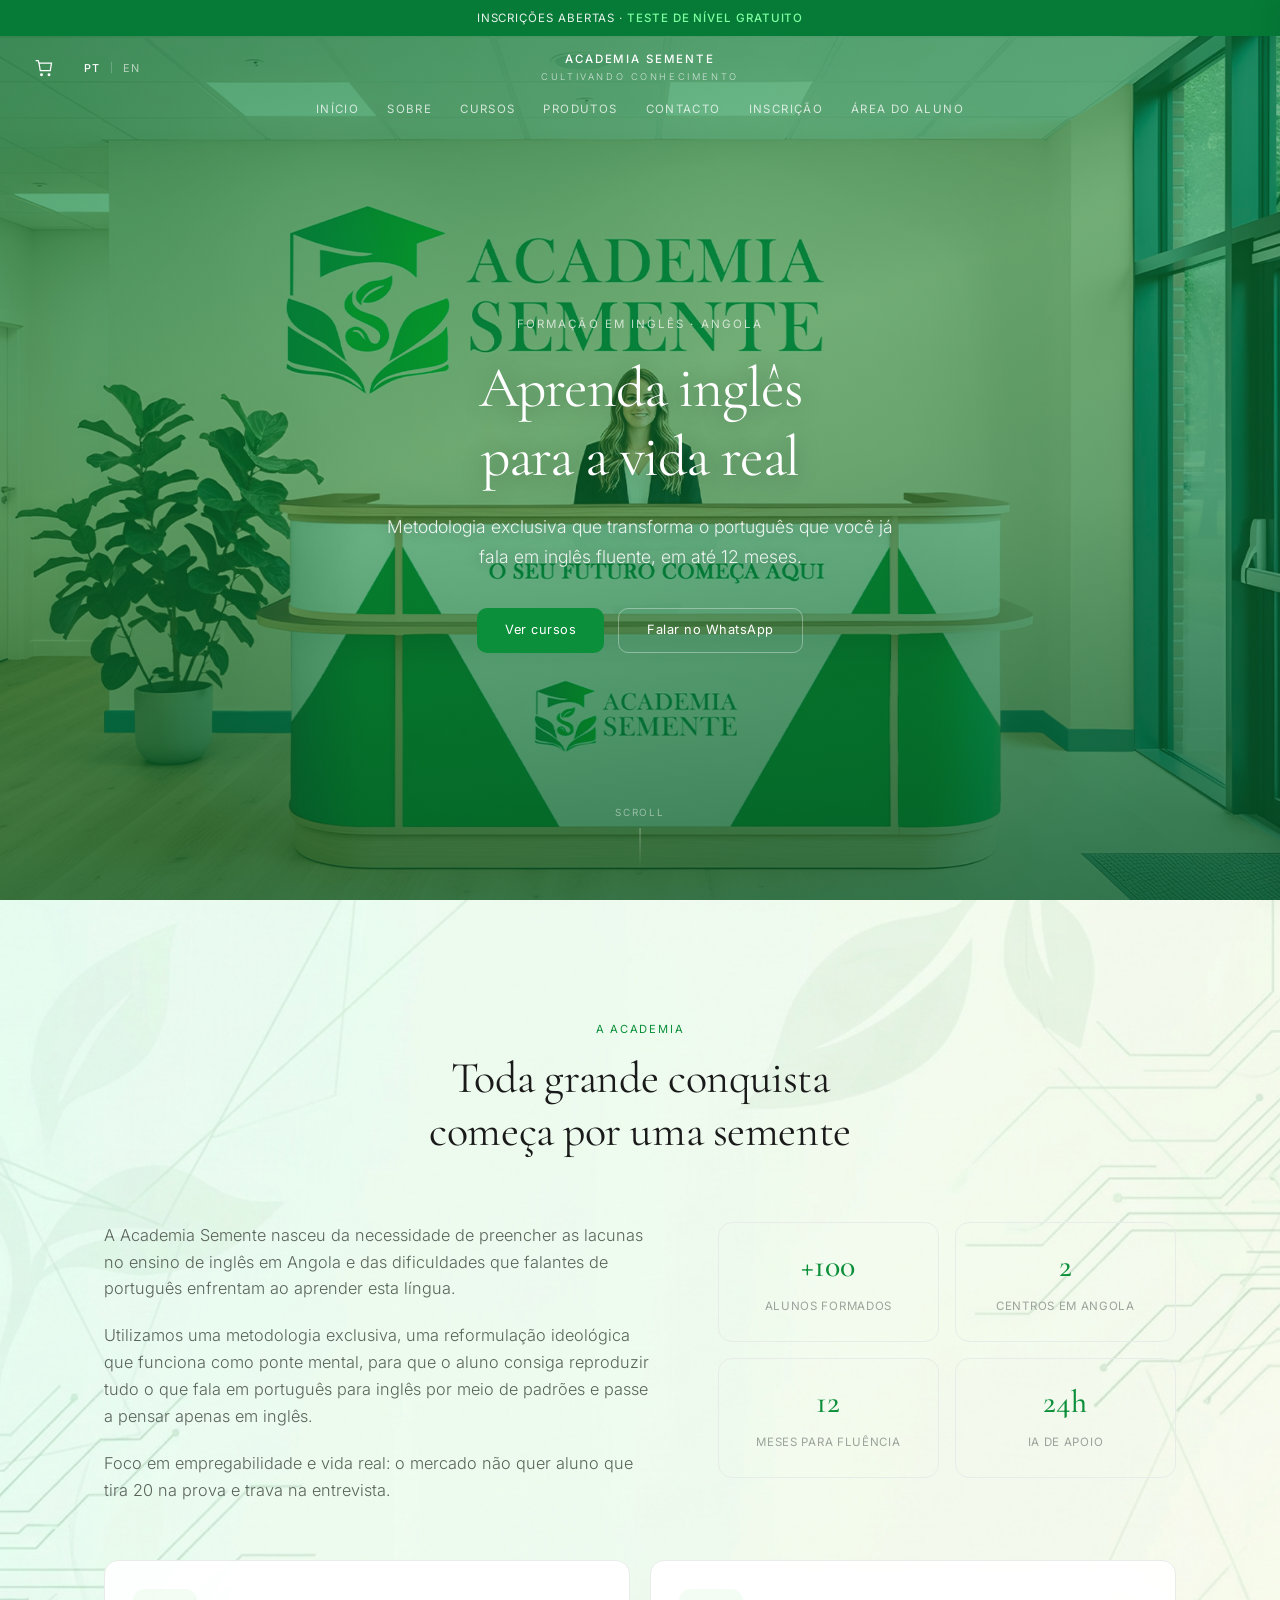
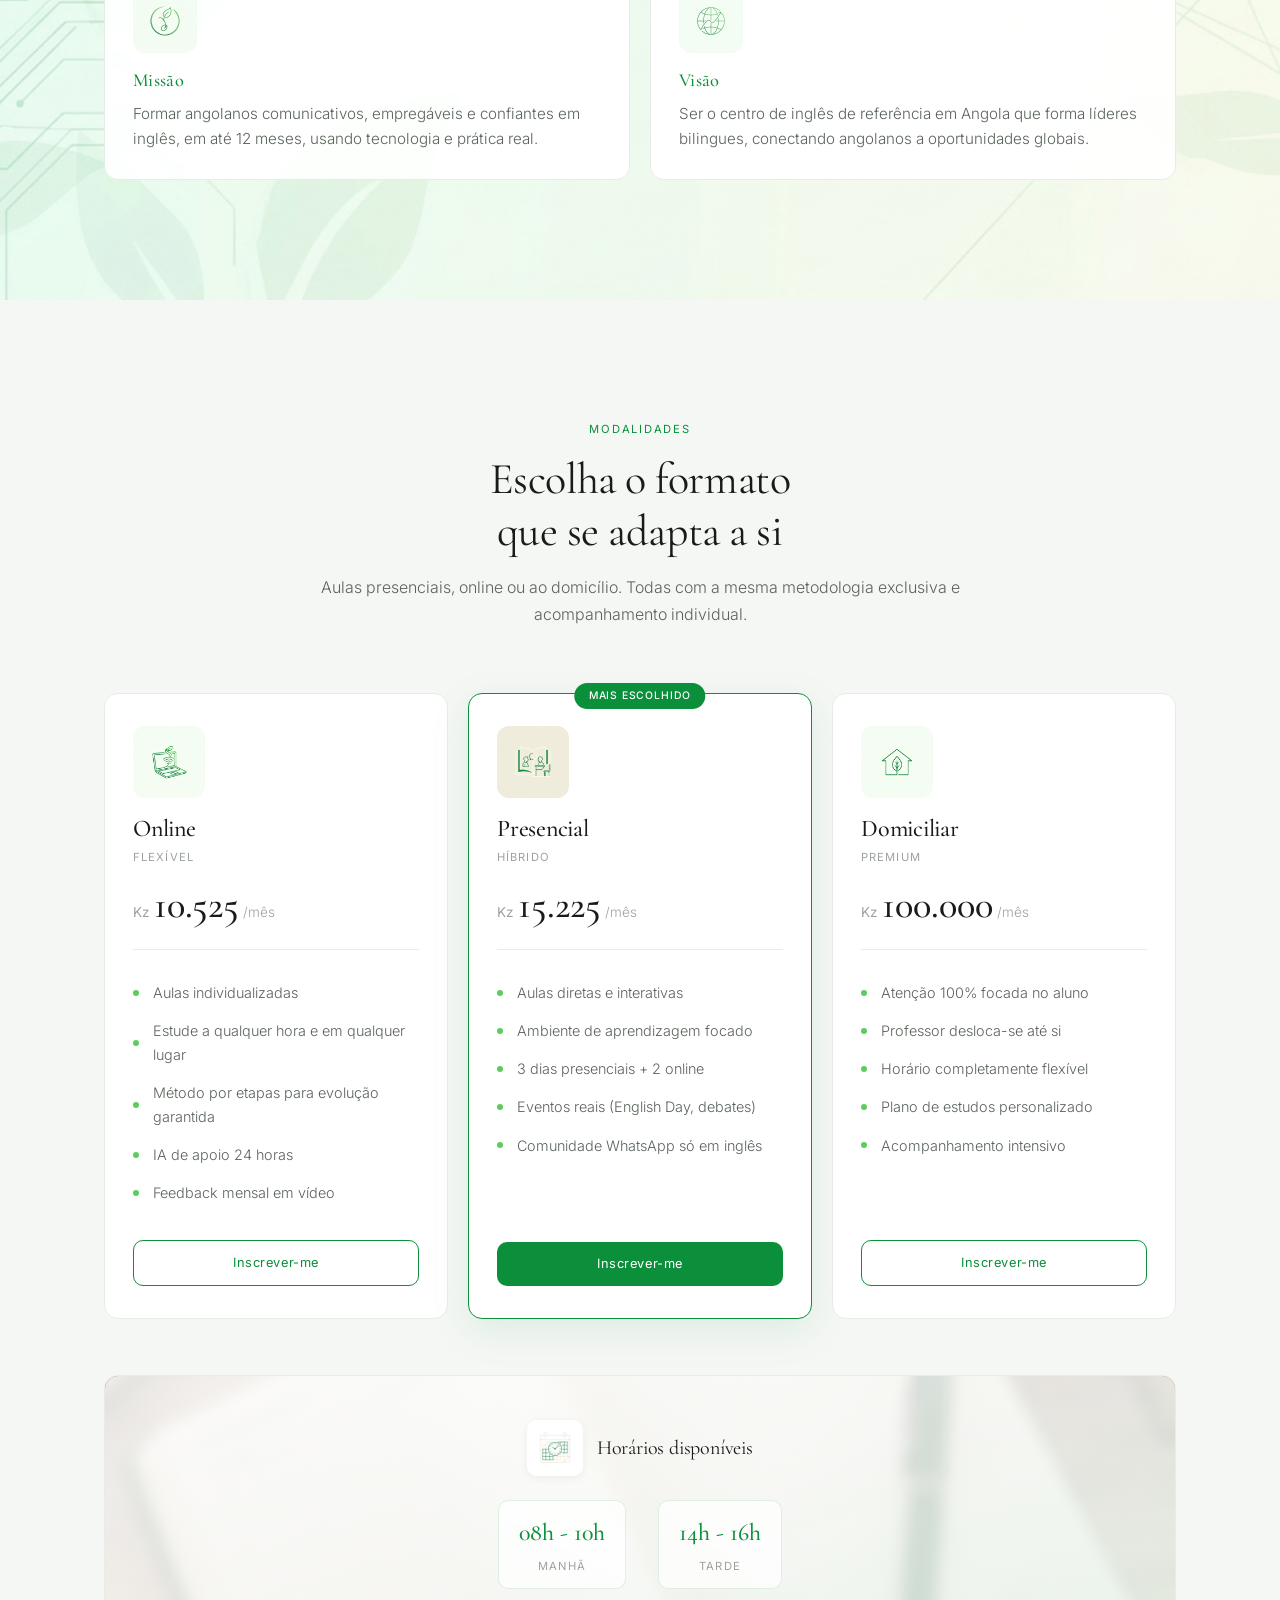
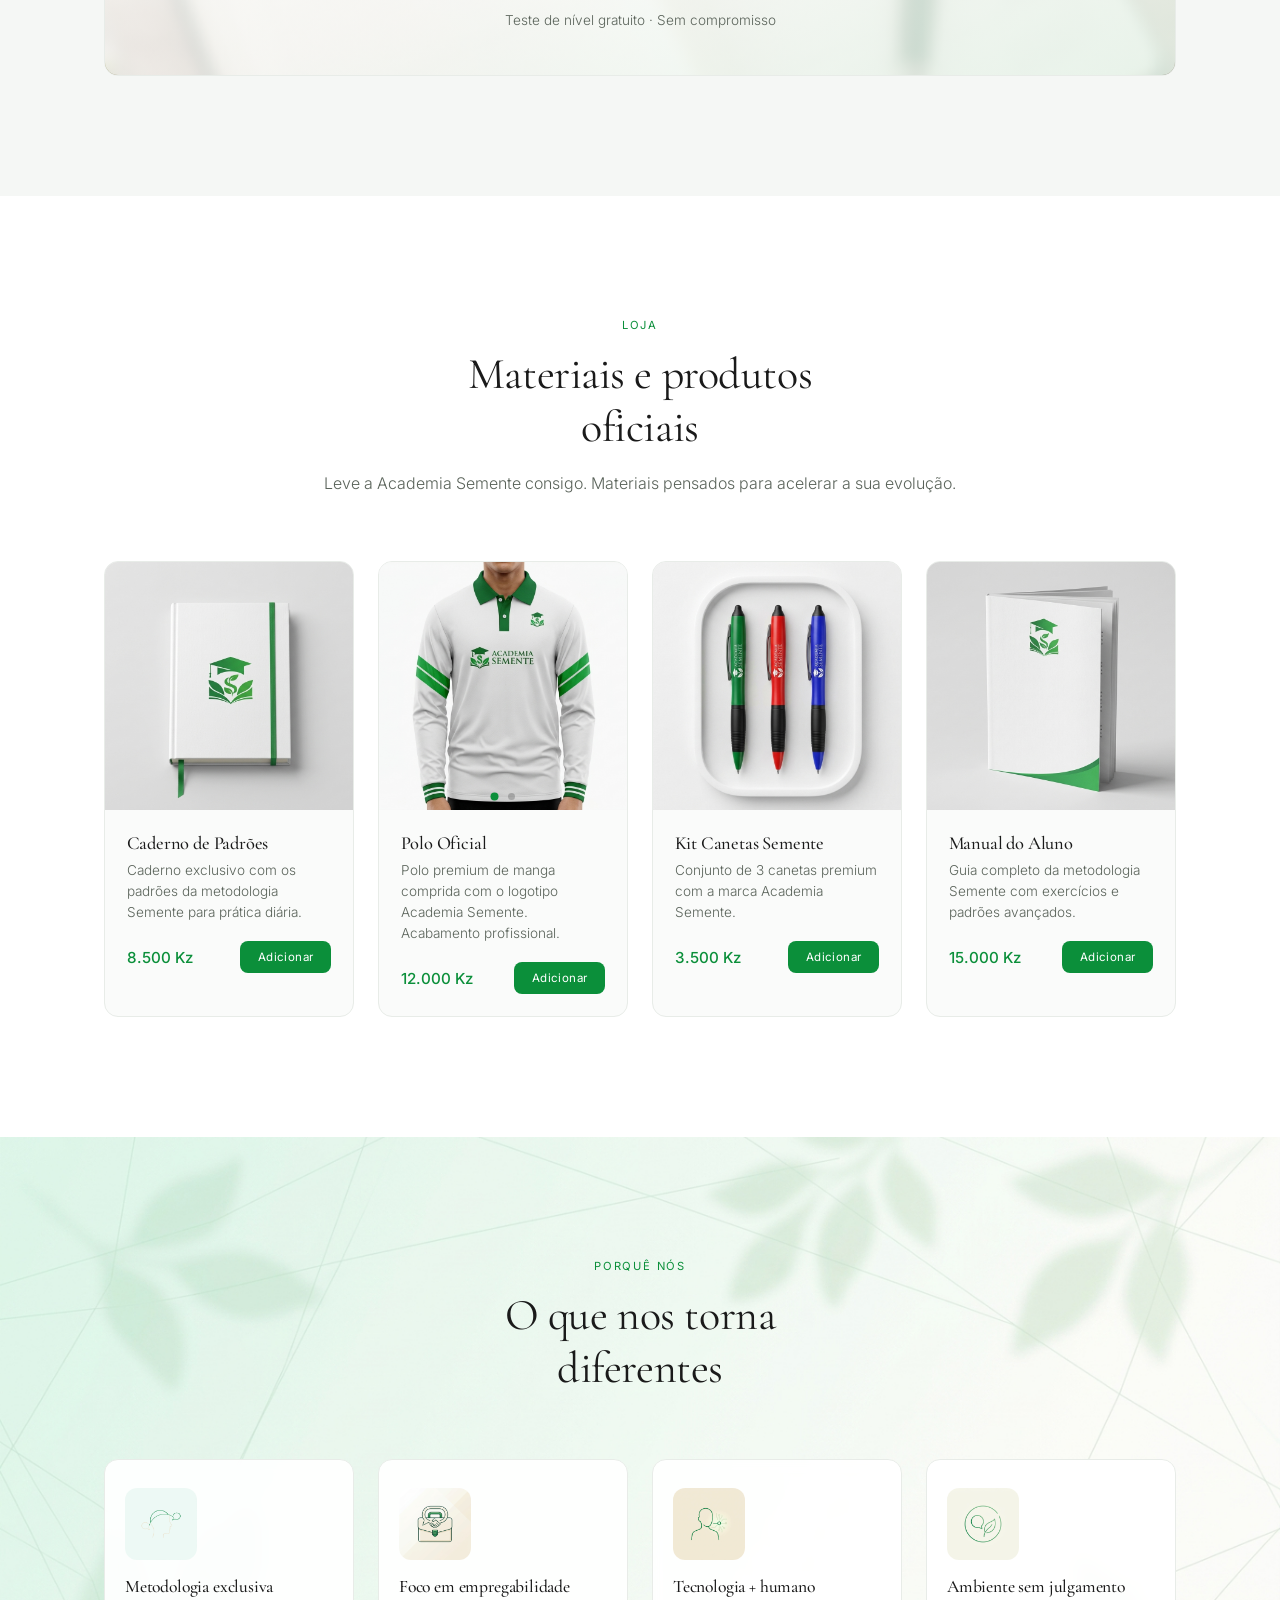
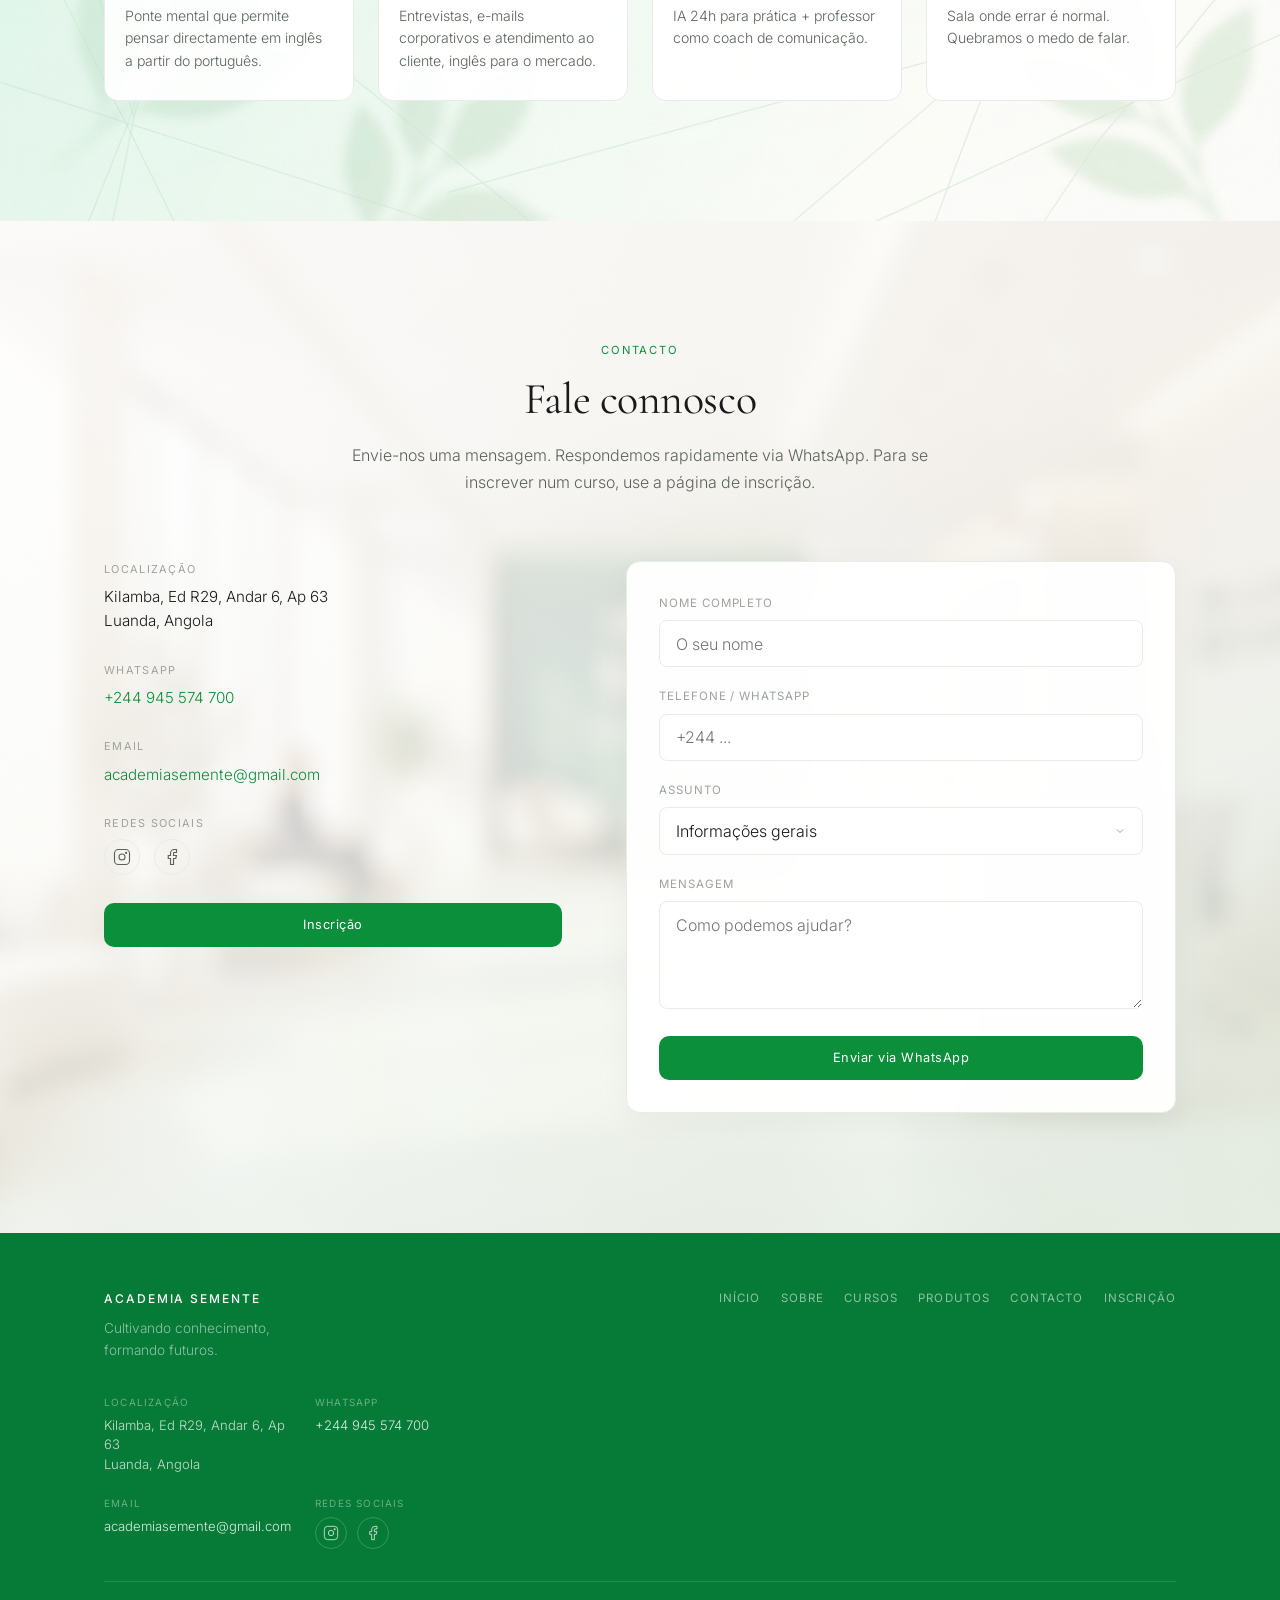
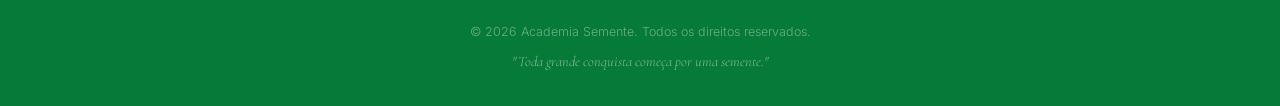
==== commit 25bb3e59: "up" ====
--- a/academiasemente/index.html
+++ b/academiasemente/index.html
@@ -66,6 +66,7 @@
       <a href="#produtos" data-i18n="navProducts">Produtos</a>
       <a href="#contacto" data-i18n="navContact">Contacto</a>
       <a href="inscricao.html" data-i18n="navEnroll">Inscrição</a>
+      <a href="conta.html" data-i18n="navAccount">Área do aluno</a>
     </nav>
   </header>
 
@@ -87,6 +88,7 @@
       <a href="#produtos" data-i18n="navProducts">Produtos</a>
       <a href="#contacto" data-i18n="navContact">Contacto</a>
       <a href="inscricao.html" data-i18n="navEnroll">Inscrição</a>
+      <a href="conta.html" data-i18n="navAccount">Área do aluno</a>
     </nav>
     <div class="drawer-footer">
       <a href="https://wa.me/244945574700" target="_blank" rel="noopener" class="drawer-whatsapp">
